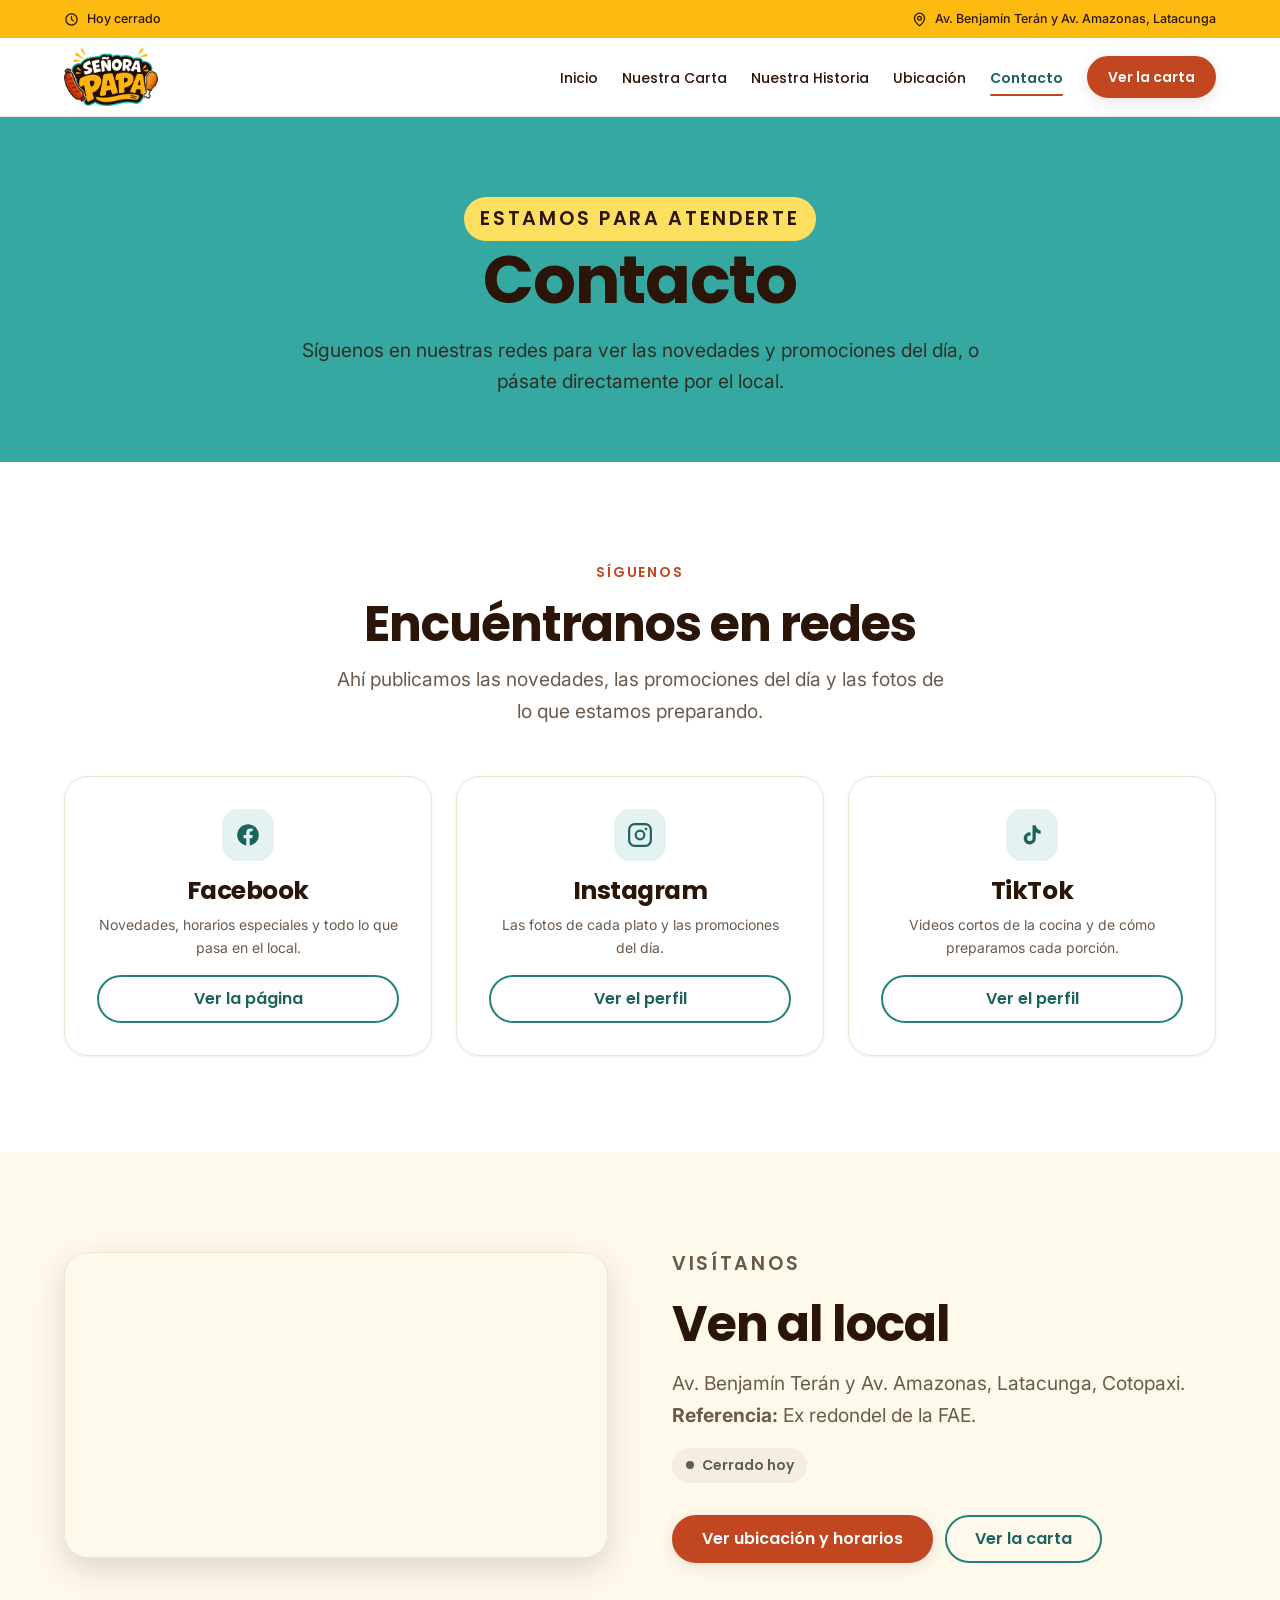
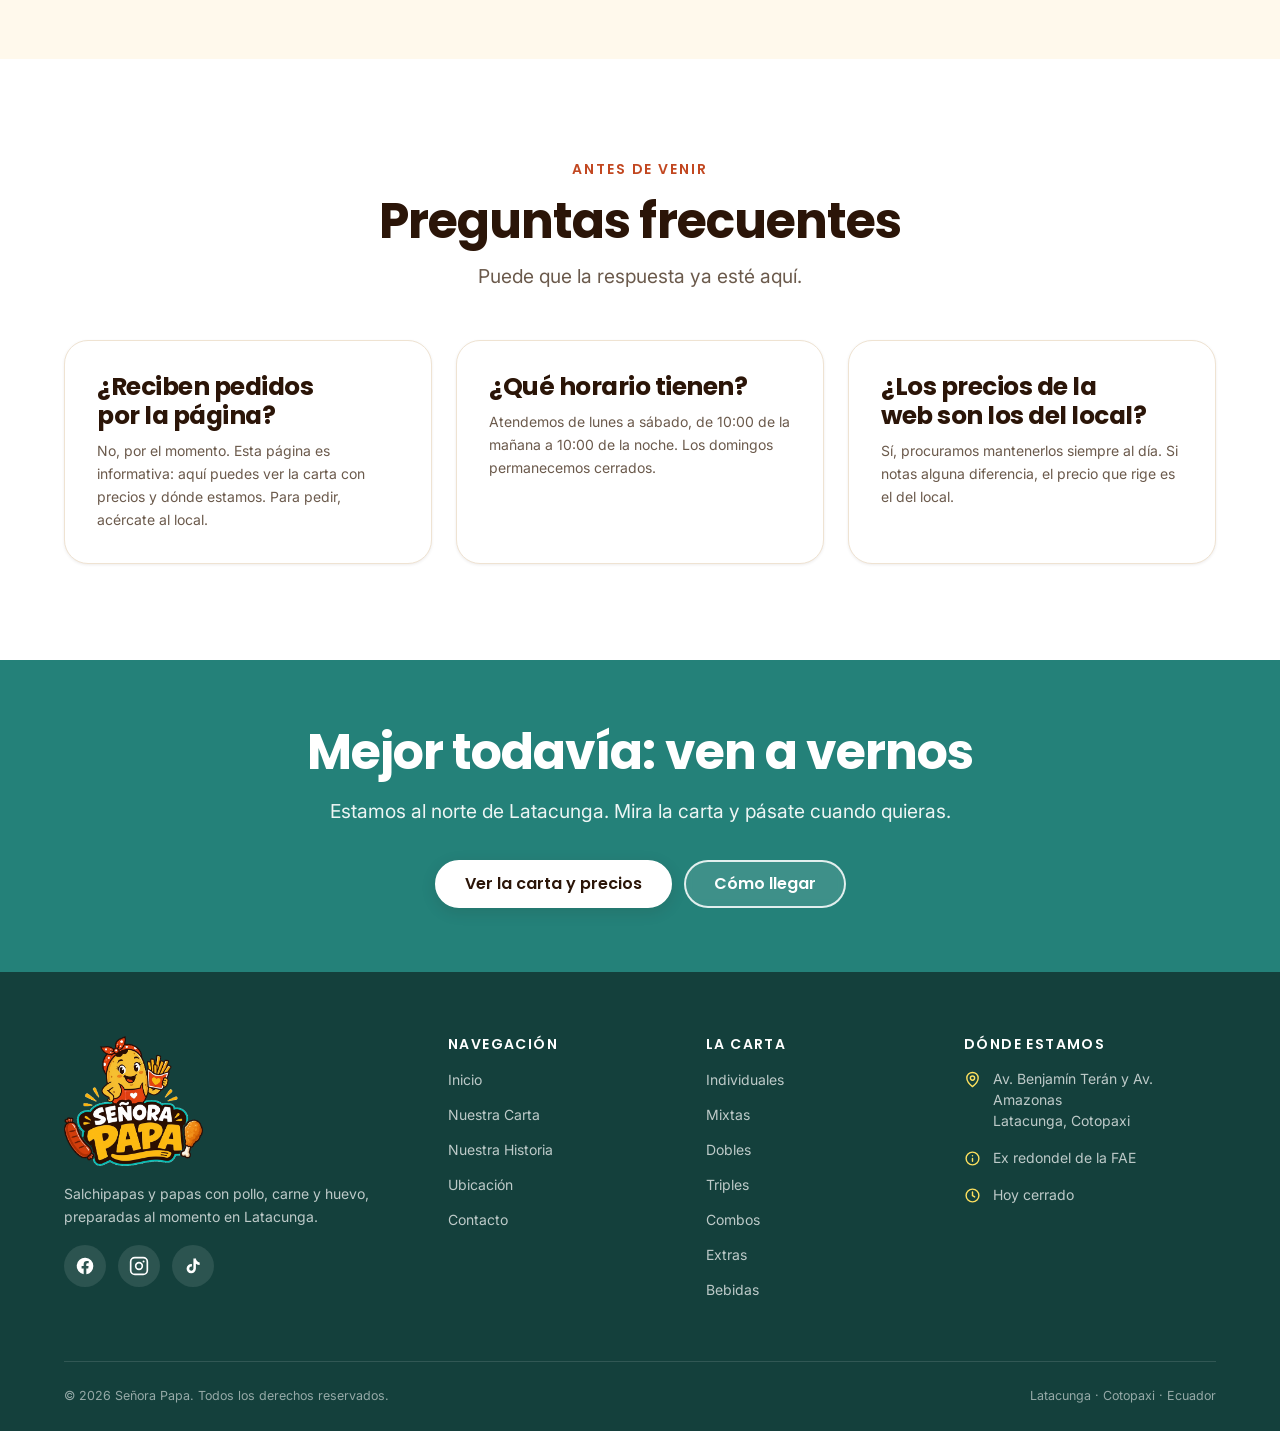
==== contacto.html @ be96c761 "Sitio web de Señora Papa: versión inicial Sitio estático (HTML, CSS y JS puros) del restaurante Seño" ====
<!DOCTYPE html>
<html lang="es-EC">

<head>
  <meta charset="UTF-8">
  <meta name="viewport" content="width=device-width, initial-scale=1.0">

  <!--
  ============================================================================
  CONTACTO
  ----------------------------------------------------------------------------
  Esta página tiene solo dos cosas, a propósito:

    1. Las redes sociales (Facebook, Instagram y TikTok)
    2. El enlace a la página de Ubicación

  NO lleva formulario, ni teléfono, ni correo, ni WhatsApp.

  Las tres redes ya están puestas:
      https://www.facebook.com/people/Se%C3%B1ora-Papa/61593310995960/
      https://www.instagram.com/senora.papa.latacunga
      https://tiktok.com/@senora.papa

  IMPORTANTE: si alguna red todavía no existe, borra esa tarjeta completa
  (desde <article class="tarjeta-info"> hasta su </article>) en vez de dejar
  el enlace vacío. Un botón que lleva a una página de error se ve peor que
  no tener el botón.
  ============================================================================
-->

  <title>Contacto | Señora Papa Latacunga</title>
  <meta name="description"
    content="Síguenos en Facebook, Instagram y TikTok para ver las novedades del día. Estamos en la Av. Benjamín Terán y Av. Amazonas, Latacunga.">

  <link rel="canonical" href="https://www.ejemplo.com.ec/contacto.html">

  <meta property="og:type" content="website">
  <meta property="og:locale" content="es_EC">
  <meta property="og:site_name" content="Señora Papa">
  <meta property="og:title" content="Contacto | Señora Papa Latacunga">
  <meta property="og:description" content="Síguenos en nuestras redes y visítanos en Latacunga.">
  <meta property="og:image" content="https://www.ejemplo.com.ec/assets/imagenes/logo/logo-completo.png">
  <meta property="og:url" content="https://www.ejemplo.com.ec/contacto.html">
  <meta name="twitter:card" content="summary_large_image">

  <meta name="theme-color" content="#35A9A1">

  <link rel="icon" href="assets/iconos/favicon-32.png" sizes="32x32" type="image/png">
  <link rel="icon" href="assets/iconos/favicon-192.png" sizes="192x192" type="image/png">
  <link rel="apple-touch-icon" href="assets/iconos/apple-touch-icon.png">
  <link rel="manifest" href="site.webmanifest">

  <link rel="preconnect" href="https://fonts.googleapis.com">
  <link rel="preconnect" href="https://fonts.gstatic.com" crossorigin>
  <link rel="stylesheet"
    href="https://fonts.googleapis.com/css2?family=Inter:wght@400;500&family=Poppins:wght@600;700&display=swap">
  <link rel="stylesheet" href="css/estilos.css">
</head>

<body>

  <a class="saltar-al-contenido" href="#contenido">Saltar al contenido</a>

  <!-- ===================== INICIO BARRA SUPERIOR ===================== -->
  <div class="barra-superior">
    <div class="contenedor barra-superior__interior">
      <span class="barra-superior__item">
        <svg viewBox="0 0 24 24" fill="none" stroke="currentColor" stroke-width="2" stroke-linecap="round"
          aria-hidden="true">
          <circle cx="12" cy="12" r="9" />
          <path d="M12 7v5l3 2" />
        </svg>
        <span data-horario-hoy>Lunes a sábado de 10:00 a 22:00</span>
      </span>
      <span class="barra-superior__item barra-superior__item--secundario">
        <svg viewBox="0 0 24 24" fill="none" stroke="currentColor" stroke-width="2" stroke-linecap="round"
          stroke-linejoin="round" aria-hidden="true">
          <path d="M20 10c0 6-8 12-8 12s-8-6-8-12a8 8 0 0 1 16 0z" />
          <circle cx="12" cy="10" r="3" />
        </svg>
        Av. Benjamín Terán y Av. Amazonas, Latacunga
      </span>
    </div>
  </div>
  <!-- ====================== FIN BARRA SUPERIOR ======================= -->

  <!-- ======================= INICIO ENCABEZADO ======================= -->
  <header class="encabezado">
    <div class="contenedor encabezado__interior">

      <a class="logo" href="index.html">
        <img src="assets/imagenes/logo/logo-nombre.png" alt="Señora Papa" width="259" height="160">
        <span class="logo__texto" hidden>Señora<span> Papa</span></span>
      </a>

      <button class="menu-boton" type="button" aria-expanded="false" aria-controls="nav-principal"
        aria-label="Abrir menú de navegación">
        <span class="menu-boton__barras"></span>
      </button>

      <nav class="nav" id="nav-principal" aria-label="Navegación principal">
        <ul class="nav__lista">
          <li><a class="nav__enlace" href="index.html">Inicio</a></li>
          <li><a class="nav__enlace" href="menu.html">Nuestra Carta</a></li>
          <li><a class="nav__enlace" href="historia.html">Nuestra Historia</a></li>
          <li><a class="nav__enlace" href="ubicacion.html">Ubicación</a></li>
          <li><a class="nav__enlace" href="contacto.html" aria-current="page">Contacto</a></li>
        </ul>
        <a class="boton boton--principal boton--sm" href="menu.html">Ver la carta</a>
      </nav>

    </div>
  </header>
  <!-- ======================== FIN ENCABEZADO ========================= -->

  <main id="contenido">

    <!-- ===================== ENCABEZADO DE PÁGINA =================== -->
    <section class="hero-pagina">
      <div class="contenedor hero-pagina__contenido">
        <p class="eyebrow">Estamos para atenderte</p>
        <h1>Contacto</h1>
        <p>Síguenos en nuestras redes para ver las novedades y promociones del día, o pásate directamente por el local.
        </p>
      </div>
    </section>

    <!-- ========================= REDES SOCIALES ===================== -->
    <section class="seccion">
      <div class="contenedor">

        <div class="seccion__encabezado">
          <p class="eyebrow">Síguenos</p>
          <h2>Encuéntranos en redes</h2>
          <p class="subtitulo">Ahí publicamos las novedades, las promociones del día y las fotos de lo que estamos
            preparando.</p>
        </div>

        <div class="rejilla rejilla--3">

          <article class="tarjeta-info" style="text-align: center;">
            <span class="tarjeta-info__icono" style="margin-inline: auto;">
              <svg viewBox="0 0 24 24" fill="currentColor" aria-hidden="true">
                <path
                  d="M22 12a10 10 0 1 0-11.6 9.9v-7H7.9V12h2.5V9.8c0-2.5 1.5-3.9 3.8-3.9 1.1 0 2.2.2 2.2.2v2.5h-1.3c-1.2 0-1.6.8-1.6 1.6V12h2.8l-.4 2.9h-2.3v7A10 10 0 0 0 22 12z" />
              </svg>
            </span>
            <h3>Facebook</h3>
            <p>Novedades, horarios especiales y todo lo que pasa en el local.</p>
            <a class="boton boton--secundario boton--bloque" href="https://www.facebook.com/people/Se%C3%B1ora-Papa/61593310995960/" target="_blank" rel="noopener">Ver la
              página</a>
          </article>

          <article class="tarjeta-info" style="text-align: center;">
            <span class="tarjeta-info__icono" style="margin-inline: auto;">
              <svg viewBox="0 0 24 24" fill="none" stroke="currentColor" stroke-width="2" aria-hidden="true">
                <rect x="2" y="2" width="20" height="20" rx="5" />
                <circle cx="12" cy="12" r="4" />
                <circle cx="17.5" cy="6.5" r="1.2" fill="currentColor" stroke="none" />
              </svg>
            </span>
            <h3>Instagram</h3>
            <p>Las fotos de cada plato y las promociones del día.</p>
            <a class="boton boton--secundario boton--bloque" href="https://www.instagram.com/senora.papa.latacunga"
              target="_blank" rel="noopener">Ver el perfil</a>
          </article>

          <article class="tarjeta-info" style="text-align: center;">
            <span class="tarjeta-info__icono" style="margin-inline: auto;">
              <svg viewBox="0 0 24 24" fill="currentColor" aria-hidden="true">
                <path
                  d="M16.6 5.8a4.9 4.9 0 0 1-1.1-2.8h-3v12.1a2.5 2.5 0 1 1-1.8-2.4V9.6a5.6 5.6 0 1 0 4.8 5.5V9.4a7.9 7.9 0 0 0 4.5 1.4V7.8a4.8 4.8 0 0 1-3.4-2z" />
              </svg>
            </span>
            <h3>TikTok</h3>
            <p>Videos cortos de la cocina y de cómo preparamos cada porción.</p>
            <a class="boton boton--secundario boton--bloque" href="https://tiktok.com/@senora.papa" target="_blank"
              rel="noopener">Ver el perfil</a>
          </article>

        </div>
      </div>
    </section>

    <!-- ========================== VISÍTANOS ========================= -->
    <section class="seccion seccion--crema">
      <div class="contenedor">
        <div class="partido">

          <div class="partido__media">
            <div class="mapa">
              <iframe src="https://www.google.com/maps?q=-0.925556,-78.620611&z=17&hl=es&output=embed"
                title="Mapa con la ubicación de Señora Papa en Latacunga" loading="lazy"
                referrerpolicy="no-referrer-when-downgrade" allowfullscreen></iframe>
            </div>
          </div>

          <div class="partido__texto">
            <p class="eyebrow">Visítanos</p>
            <h2>Ven al local</h2>
            <p>
              Av. Benjamín Terán y Av. Amazonas, Latacunga, Cotopaxi.<br>
              <strong>Referencia:</strong> Ex redondel de la FAE.
            </p>
            <p><span data-estado>Consultando horario…</span></p>
            <div class="acciones">
              <a class="boton boton--principal" href="ubicacion.html">Ver ubicación y horarios</a>
              <a class="boton boton--secundario" href="menu.html">Ver la carta</a>
            </div>
          </div>

        </div>
      </div>
    </section>

    <!-- ====================== PREGUNTAS FRECUENTES ================== -->
    <section class="seccion">
      <div class="contenedor">

        <div class="seccion__encabezado">
          <p class="eyebrow">Antes de venir</p>
          <h2>Preguntas frecuentes</h2>
          <p class="subtitulo">Puede que la respuesta ya esté aquí.</p>
        </div>

        <div class="rejilla rejilla--3">

          <div class="tarjeta-info">
            <h3>¿Reciben pedidos por la página?</h3>
            <p style="margin-bottom:0;">No, por el momento. Esta página es informativa: aquí puedes ver la carta con
              precios y dónde estamos. Para pedir, acércate al local.</p>
          </div>

          <div class="tarjeta-info">
            <h3>¿Qué horario tienen?</h3>
            <p style="margin-bottom:0;">Atendemos de lunes a sábado, de 10:00 de la mañana a 10:00 de la noche. Los
              domingos permanecemos cerrados.</p>
          </div>

          <div class="tarjeta-info">
            <h3>¿Los precios de la web son los del local?</h3>
            <p style="margin-bottom:0;">Sí, procuramos mantenerlos siempre al día. Si notas alguna diferencia, el precio
              que rige es el del local.</p>
          </div>

        </div>
      </div>
    </section>

    <!-- ====================== LLAMADA FINAL ========================= -->
    <section class="franja-cta">
      <div class="contenedor">
        <h2>Mejor todavía: ven a vernos</h2>
        <p>Estamos al norte de Latacunga. Mira la carta y pásate cuando quieras.</p>
        <div class="acciones acciones--centrado">
          <a class="boton boton--claro" href="menu.html">Ver la carta y precios</a>
          <a class="boton boton--fantasma" href="ubicacion.html">Cómo llegar</a>
        </div>
      </div>
    </section>

  </main>

  <!-- ========================= INICIO PIE =========================== -->
  <footer class="pie">
    <div class="contenedor">
      <div class="pie__rejilla">

        <div class="pie__logo">
          <img src="assets/imagenes/logo/logo-completo.png" alt="Señora Papa" width="469" height="440">
          <p class="pie__descripcion">Salchipapas y papas con pollo, carne y huevo, preparadas al momento en Latacunga.
          </p>
          <div class="redes">
            <a href="https://www.facebook.com/people/Se%C3%B1ora-Papa/61593310995960/" aria-label="Facebook" target="_blank" rel="noopener">
              <svg viewBox="0 0 24 24" fill="currentColor" aria-hidden="true">
                <path
                  d="M22 12a10 10 0 1 0-11.6 9.9v-7H7.9V12h2.5V9.8c0-2.5 1.5-3.9 3.8-3.9 1.1 0 2.2.2 2.2.2v2.5h-1.3c-1.2 0-1.6.8-1.6 1.6V12h2.8l-.4 2.9h-2.3v7A10 10 0 0 0 22 12z" />
              </svg>
            </a>
            <a href="https://www.instagram.com/senora.papa.latacunga" aria-label="Instagram" target="_blank"
              rel="noopener">
              <svg viewBox="0 0 24 24" fill="none" stroke="currentColor" stroke-width="2" aria-hidden="true">
                <rect x="2" y="2" width="20" height="20" rx="5" />
                <circle cx="12" cy="12" r="4" />
                <circle cx="17.5" cy="6.5" r="1.2" fill="currentColor" stroke="none" />
              </svg>
            </a>
            <a href="https://tiktok.com/@senora.papa" aria-label="TikTok" target="_blank" rel="noopener">
              <svg viewBox="0 0 24 24" fill="currentColor" aria-hidden="true">
                <path
                  d="M16.6 5.8a4.9 4.9 0 0 1-1.1-2.8h-3v12.1a2.5 2.5 0 1 1-1.8-2.4V9.6a5.6 5.6 0 1 0 4.8 5.5V9.4a7.9 7.9 0 0 0 4.5 1.4V7.8a4.8 4.8 0 0 1-3.4-2z" />
              </svg>
            </a>
          </div>
        </div>

        <div>
          <h3 class="pie__titulo">Navegación</h3>
          <ul class="pie__lista">
            <li><a href="index.html">Inicio</a></li>
            <li><a href="menu.html">Nuestra Carta</a></li>
            <li><a href="historia.html">Nuestra Historia</a></li>
            <li><a href="ubicacion.html">Ubicación</a></li>
            <li><a href="contacto.html">Contacto</a></li>
          </ul>
        </div>

        <div>
          <h3 class="pie__titulo">La Carta</h3>
          <ul class="pie__lista">
            <li><a href="menu.html#individuales">Individuales</a></li>
            <li><a href="menu.html#mixtas">Mixtas</a></li>
            <li><a href="menu.html#dobles">Dobles</a></li>
            <li><a href="menu.html#triples">Triples</a></li>
            <li><a href="menu.html#combos">Combos</a></li>
            <li><a href="menu.html#extras">Extras</a></li>
            <li><a href="menu.html#bebidas">Bebidas</a></li>
          </ul>
        </div>

        <div>
          <h3 class="pie__titulo">Dónde estamos</h3>
          <ul class="pie__lista pie__contacto">
            <li>
              <svg viewBox="0 0 24 24" fill="none" stroke="currentColor" stroke-width="2" stroke-linecap="round"
                stroke-linejoin="round" aria-hidden="true">
                <path d="M20 10c0 6-8 12-8 12s-8-6-8-12a8 8 0 0 1 16 0z" />
                <circle cx="12" cy="10" r="3" />
              </svg>
              <span>Av. Benjamín Terán y Av. Amazonas<br>Latacunga, Cotopaxi</span>
            </li>
            <li>
              <svg viewBox="0 0 24 24" fill="none" stroke="currentColor" stroke-width="2" stroke-linecap="round"
                stroke-linejoin="round" aria-hidden="true">
                <circle cx="12" cy="12" r="9" />
                <path d="M12 16v-4M12 8h.01" />
              </svg>
              <span>Ex redondel de la FAE</span>
            </li>
            <li>
              <svg viewBox="0 0 24 24" fill="none" stroke="currentColor" stroke-width="2" stroke-linecap="round"
                aria-hidden="true">
                <circle cx="12" cy="12" r="9" />
                <path d="M12 7v5l3 2" />
              </svg>
              <span data-horario-hoy>Lunes a sábado de 10:00 a 22:00</span>
            </li>
          </ul>
        </div>

      </div>

      <div class="pie__final">
        <p>&copy; <span data-anio>2026</span> Señora Papa. Todos los derechos reservados.</p>
        <p>Latacunga · Cotopaxi · Ecuador</p>
      </div>
    </div>
  </footer>
  <!-- ========================== FIN PIE ============================= -->

  <script src="js/principal.js" defer></script>
</body>

</html>
---- css/estilos.css ----
/* ==========================================================================
   ESTILOS DEL SITIO
   --------------------------------------------------------------------------
   ÍNDICE
     1. Variables (colores, tipografía, espacios)   <- AQUÍ SE CAMBIAN COLORES
     2. Reset y base
     3. Tipografía
     4. Layout (contenedor, secciones)
     5. Botones
     6. Tarjetas
     7. Encabezado y navegación
     8. Hero (portada rotativa)
     9. Página: Inicio
    10. Página: Nuestra Carta
    11. Página: Nuestra Historia
    12. Página: Ubicación
    13. Página: Contacto
    14. Pie de página
    15. Accesibilidad y movimiento reducido
    16. Impresión
   ========================================================================== */


/* ==========================================================================
   1. VARIABLES
   --------------------------------------------------------------------------
   PARA CAMBIAR LOS COLORES DEL SITIO ENTERO, EDITA SOLO ESTE BLOQUE.
   Los colores están tomados del menú impreso y del logo. Si algún día se
   rediseña el menú, hay que volver a tomarlos desde el archivo nuevo.
   ========================================================================== */

:root {

  /* --- Colores de marca --------------------------------------------------
     LOS COLORES SALEN DEL MENÚ IMPRESO Y DEL LOGO.
     El menú usa un sistema muy claro, y la página lo repite igual:

        TURQUESA  = el fondo, la base sobre la que se apoya todo
        NARANJA   = los títulos de categoría y las burbujas de precio
        AMARILLO  = los paneles y los detalles que resaltan
        CAFÉ      = el texto

     Por eso el turquesa manda en el sitio (pie de página, franjas, íconos)
     y el naranja es el que llama la atención (precios y botones).      */

  /* ===== PRIMARIO: el turquesa =========================================
     Es el color principal de la marca. Es el de las franjas de título de
     todas las páginas y el fondo de la sección de categorías.          */
  --color-marca:          #35A9A1;  /* EL COLOR PRINCIPAL.
                                       Franjas de título y fondos.        */
  --color-marca-oscuro:   #248179;  /* Más oscuro, para que el texto
                                       blanco encima sí se lea.           */
  --color-marca-texto:    #1C635D;  /* Turquesa como TEXTO sobre blanco.  */
  --color-marca-suave:    #E4F3F1;  /* Tinte clarito: fondos de íconos y
                                       de secciones alternas.             */
  --color-marca-profundo: #14403C;  /* Turquesa casi negro: pie de página
                                       y velos encima de las fotos.       */

  /* ===== SECUNDARIO: el naranja ========================================
     Da variedad. Se usa en rellenos (etiquetas, burbujas) SIEMPRE con
     texto oscuro encima, y en una versión más oscura para los precios
     y los botones, donde el texto va en blanco.                       */
  --color-naranja:        #E5901E;  /* El naranja de la paleta. Rellenos
                                       decorativos, con texto oscuro.     */
  --color-naranja-texto:  #C24720;  /* Precios, botones y títulos. Es el
                                       naranja rojizo de las burbujas de
                                       precio del menú impreso, y sí
                                       aguanta texto blanco a 16px.       */
  --color-naranja-oscuro: #A93B15;  /* Hover de los botones naranjas.     */
  --color-naranja-suave:  #FBEBE3;

  /* ===== TERCIARIO: el amarillo ========================================
     El de los paneles del menú y de la palabra "PAPA".
     OJO: el amarillo SIEMPRE lleva texto oscuro encima. Con texto
     blanco no se lee.                                                 */
  --color-acento:         #FDE05F;
  --color-acento-oscuro:  #E9C42A;
  --color-acento-suave:   #FEF7D8;

  /* El amarillo dorado de la palabra "PAPA" del logo. Es más intenso que el
     amarillo de los paneles del menú. Se usa en la barra de arriba del
     sitio. Como todo amarillo, siempre con texto oscuro encima. */
  --color-amarillo-logo:  #FDBA11;

  /* --- Neutros -----------------------------------------------------------
     No son grises: son cafés, del mismo tono del texto del menú y del
     contorno del logo. Eso es lo que mantiene el sitio cálido aunque el
     color principal sea frío.                                          */

  --color-carbon:        #2B1508;  /* Texto principal                     */
  --color-gris:          #6B5A4C;  /* Texto secundario, descripciones     */
  --color-gris-claro:    #A0907F;  /* Texto muy secundario                */
  --color-crema:         #FFF9EC;  /* Fondo de secciones alternas         */
  --color-borde:         #EFE3D2;  /* Líneas y bordes                     */
  --color-blanco:        #FFFFFF;
  --color-oscuro:        #14403C;  /* Pie de página y velos sobre fotos.  */

  /* --- Tipografía -------------------------------------------------------- */
  --fuente-titulo: 'Poppins', 'Segoe UI', system-ui, sans-serif;
  --fuente-texto:  'Inter', 'Segoe UI', system-ui, sans-serif;

  /* Escala fluida: los tamaños se ajustan solos entre celular y escritorio */
  --texto-xs:   0.78rem;
  --texto-sm:   0.875rem;
  --texto-base: 1rem;
  --texto-lg:   clamp(1.05rem, 0.99rem + 0.30vw, 1.20rem);
  --texto-xl:   clamp(1.25rem, 1.14rem + 0.55vw, 1.55rem);
  --texto-2xl:  clamp(1.55rem, 1.34rem + 1.05vw, 2.15rem);
  --texto-3xl:  clamp(1.95rem, 1.55rem + 2.00vw, 3.05rem);
  --texto-4xl:  clamp(2.35rem, 1.60rem + 3.75vw, 4.20rem);

  /* --- Espacios ---------------------------------------------------------- */
  --espacio-1: 0.25rem;
  --espacio-2: 0.5rem;
  --espacio-3: 0.75rem;
  --espacio-4: 1rem;
  --espacio-5: 1.5rem;
  --espacio-6: 2rem;
  --espacio-7: 3rem;
  --espacio-8: 4rem;
  --espacio-9: 6rem;

  /* --- Bordes redondeados ------------------------------------------------
     Bien redondeados a propósito: el logo es de trazo grueso y curvo, así
     que las esquinas suaves lo acompañan mejor que las rectas.        */
  --radio-sm:   10px;
  --radio-md:   16px;
  --radio-lg:   24px;
  --radio-xl:   32px;
  --radio-full: 999px;

  /* --- Sombras -----------------------------------------------------------
     Llevan el mismo café del logo en vez de negro puro: se ven cálidas. */
  --sombra-sm: 0 1px 3px rgba(43, 15, 1, 0.08);
  --sombra-md: 0 4px 16px rgba(43, 15, 1, 0.11);
  --sombra-lg: 0 12px 32px rgba(43, 15, 1, 0.15);
  --sombra-xl: 0 24px 60px rgba(43, 15, 1, 0.20);

  /* --- Otros ------------------------------------------------------------- */
  --ancho-max:   1200px;
  --transicion:  200ms ease;
  --alto-header: 78px;
}


/* ==========================================================================
   2. RESET Y BASE
   ========================================================================== */

*,
*::before,
*::after { box-sizing: border-box; }

* { margin: 0; }

html {
  scroll-behavior: smooth;
  /* Deja espacio arriba al saltar a una sección, para que el encabezado
     fijo no tape el título */
  scroll-padding-top: calc(var(--alto-header) + var(--espacio-4));
  -webkit-text-size-adjust: 100%;
}

body {
  font-family: var(--fuente-texto);
  font-size: var(--texto-base);
  line-height: 1.65;
  color: var(--color-carbon);
  background-color: var(--color-blanco);
  -webkit-font-smoothing: antialiased;
  overflow-x: hidden;
}

img,
picture,
video,
iframe {
  display: block;
  max-width: 100%;
  height: auto;
}

input,
button,
textarea,
select { font: inherit; color: inherit; }

a { color: var(--color-marca-texto); }

ul, ol { padding: 0; list-style: none; }


/* ==========================================================================
   3. TIPOGRAFÍA
   ========================================================================== */

h1, h2, h3, h4 {
  font-family: var(--fuente-titulo);
  font-weight: 700;
  line-height: 1.15;
  letter-spacing: -0.02em;
  text-wrap: balance;      /* evita que quede una palabra sola en la última línea */
}

h1 { font-size: var(--texto-4xl); }
h2 { font-size: var(--texto-3xl); }
h3 { font-size: var(--texto-xl); }
h4 { font-size: var(--texto-lg); }

p { text-wrap: pretty; }

/* Etiqueta pequeña que va ARRIBA de los títulos de sección */
.eyebrow {
  display: inline-block;
  font-family: var(--fuente-titulo);
  font-size: var(--texto-sm);
  font-weight: 600;
  letter-spacing: 0.14em;
  text-transform: uppercase;
  color: var(--color-naranja-texto);
  margin-bottom: var(--espacio-3);
}

.subtitulo {
  font-size: var(--texto-lg);
  color: var(--color-gris);
  max-width: 60ch;
}


/* ==========================================================================
   4. LAYOUT
   ========================================================================== */

.contenedor {
  width: 100%;
  max-width: var(--ancho-max);
  margin-inline: auto;
  padding-inline: var(--espacio-5);
}

.seccion { padding-block: var(--espacio-8); }

@media (min-width: 900px) {
  .seccion { padding-block: var(--espacio-9); }
}

.seccion--crema { background-color: var(--color-crema); }

/* Fondo turquesa, igual que el del menú impreso: las tarjetas van encima.
   OJO: el texto encima va OSCURO, no blanco. El blanco sobre este turquesa
   no alcanza el contraste mínimo para leerse bien. */
.seccion--marca { background-color: var(--color-marca); }
.seccion--marca .subtitulo { color: rgba(43, 21, 8, 0.80); }
.seccion--marca .eyebrow   { color: var(--color-carbon); }

.seccion--oscura {
  background-color: var(--color-oscuro);
  color: var(--color-blanco);
}
.seccion--oscura .subtitulo { color: rgba(255, 255, 255, 0.72); }
.seccion--oscura .eyebrow   { color: var(--color-acento); }

.seccion__encabezado {
  text-align: center;
  max-width: 62ch;
  margin-inline: auto;
  margin-bottom: var(--espacio-7);
}
.seccion__encabezado .subtitulo { margin-inline: auto; margin-top: var(--espacio-3); }

/* Rejillas reutilizables */
.rejilla { display: grid; gap: var(--espacio-5); }

.rejilla--2 { grid-template-columns: repeat(auto-fit, minmax(280px, 1fr)); }
/* 280px hace que en escritorio entren exactamente 3 columnas: 6 tarjetas
   quedan en una cuadrícula pareja de 3x2 en vez de 4 arriba y 2 sueltas */
.rejilla--3 { grid-template-columns: repeat(auto-fill, minmax(280px, 1fr)); }
.rejilla--4 { grid-template-columns: repeat(auto-fill, minmax(220px, 1fr)); }


/* ==========================================================================
   5. BOTONES
   ========================================================================== */

.boton {
  display: inline-flex;
  align-items: center;
  justify-content: center;
  gap: var(--espacio-2);
  padding: 0.85rem 1.75rem;
  min-height: 48px;                      /* cómodo de tocar en el celular */
  font-family: var(--fuente-titulo);
  font-size: var(--texto-base);
  font-weight: 600;
  line-height: 1;
  text-align: center;
  text-decoration: none;
  border: 2px solid transparent;
  border-radius: var(--radio-full);
  cursor: pointer;
  transition: background-color var(--transicion),
              border-color var(--transicion),
              color var(--transicion),
              transform var(--transicion),
              box-shadow var(--transicion);
}

.boton:hover { transform: translateY(-2px); }
.boton:active { transform: translateY(0); }

/* Principal: naranja, igual que las burbujas de precio del menú impreso.
   Es el color que llama a la acción, no el de fondo. */
.boton--principal {
  background-color: var(--color-naranja-texto);
  border-color: var(--color-naranja-texto);
  color: var(--color-blanco);
  box-shadow: var(--sombra-md);
}
.boton--principal:hover {
  background-color: var(--color-naranja-oscuro);
  border-color: var(--color-naranja-oscuro);
  box-shadow: var(--sombra-lg);
}

/* Secundario: solo contorno, en turquesa */
.boton--secundario {
  background-color: transparent;
  border-color: var(--color-marca-oscuro);
  color: var(--color-marca-texto);
}
.boton--secundario:hover {
  background-color: var(--color-marca-oscuro);
  border-color: var(--color-marca-oscuro);
  color: var(--color-blanco);
}

/* Claro: para usar encima de fotos o de fondos oscuros */
.boton--claro {
  background-color: var(--color-blanco);
  border-color: var(--color-blanco);
  color: var(--color-carbon);
  box-shadow: var(--sombra-md);
}
.boton--claro:hover { background-color: var(--color-crema); border-color: var(--color-crema); }

/* Contorno blanco: encima de fotos */
.boton--fantasma {
  background-color: rgba(255, 255, 255, 0.12);
  border-color: rgba(255, 255, 255, 0.85);
  color: var(--color-blanco);
  backdrop-filter: blur(4px);
}
.boton--fantasma:hover {
  background-color: var(--color-blanco);
  border-color: var(--color-blanco);
  color: var(--color-carbon);
}


.boton--bloque { width: 100%; }
.boton--sm { padding: 0.6rem 1.2rem; min-height: 42px; font-size: var(--texto-sm); }

.boton__icono { width: 20px; height: 20px; flex-shrink: 0; }

/* Fila de botones */
.acciones {
  display: flex;
  flex-wrap: wrap;
  gap: var(--espacio-3);
}
.acciones--centrado { justify-content: center; }


/* ==========================================================================
   6. TARJETAS
   ========================================================================== */

/* --- Marco de imagen ------------------------------------------------------
   Todas las fotos van dentro de este marco. Tiene un fondo degradado cálido
   que se ve mientras la foto carga, y que queda visible si la foto todavía
   no ha sido agregada. Así la página nunca se ve rota.                    */

.marco-img {
  position: relative;
  overflow: hidden;
  /* Degradado en los tonos del logo, para que el hueco de una foto que
     falta siga viéndose de la marca y no como un error */
  background: linear-gradient(135deg, #D6EAE7 0%, #B2D8D2 100%);
}

.marco-img > img {
  width: 100%;
  height: 100%;
  object-fit: cover;
  transition: transform 400ms ease;
}

/* Texto de respaldo que aparece si falta la foto.
   La clase .sin-imagen la pone principal.js cuando una foto no carga. */
.marco-img::after {
  content: attr(data-etiqueta);
  position: absolute;
  inset: 0;
  display: none;
  align-items: center;
  justify-content: center;
  padding: var(--espacio-4);
  font-family: var(--fuente-titulo);
  font-size: var(--texto-sm);
  font-weight: 600;
  text-align: center;
  color: #43837C;
}
.marco-img.sin-imagen > img { visibility: hidden; }
.marco-img.sin-imagen::after { display: flex; }

/* Si no se puso etiqueta, no se dibuja el recuadro vacío */
.marco-img[data-etiqueta=""]::after,
.marco-img:not([data-etiqueta])::after { display: none !important; }

/* En las portadas el aviso no se centra: iría justo encima del titular.
   Se manda a la esquina, chiquito, para que se lea el título sin estorbo. */
.hero__slide .marco-img::after,
.hero-pagina .marco-img::after {
  inset: auto 0 0 auto;
  padding: var(--espacio-2) var(--espacio-4);
  font-size: var(--texto-xs);
  font-weight: 500;
  color: rgba(255, 255, 255, 0.55);
  background-color: rgba(23, 12, 1, 0.35);
  border-radius: var(--radio-sm) 0 0 0;
}


/* --- Tarjeta de producto (usada en la carta y en los favoritos) ---------- */

.tarjeta-producto {
  display: flex;
  flex-direction: column;
  background-color: var(--color-blanco);
  border: 1px solid var(--color-borde);
  border-radius: var(--radio-lg);
  overflow: hidden;
  box-shadow: var(--sombra-sm);
  transition: transform var(--transicion), box-shadow var(--transicion);
}

.tarjeta-producto:hover {
  transform: translateY(-4px);
  box-shadow: var(--sombra-lg);
}
.tarjeta-producto:hover .marco-img > img { transform: scale(1.05); }

/* Las fotos de los platos son "packshots": el envase recortado sobre fondo
   blanco. Por eso van CONTENIDAS y no recortadas — con recorte se cortarían
   los bordes del envase. El fondo blanco de la propia imagen rellena el
   marco, así que los costados no se notan.
   Si la foto todavía no existe, la imagen se oculta y queda a la vista el
   fondo turquesa con el nombre del archivo que falta. */
.tarjeta-producto .marco-img { aspect-ratio: 1 / 1; }

.tarjeta-producto .marco-img > img {
  object-fit: contain;
  background-color: var(--color-blanco);
}

.tarjeta-producto__cuerpo {
  display: flex;
  flex-direction: column;
  flex-grow: 1;
  padding: var(--espacio-4) var(--espacio-5) var(--espacio-5);
}

.tarjeta-producto__nombre {
  font-size: var(--texto-lg);
  margin-bottom: var(--espacio-2);
}

.tarjeta-producto__descripcion {
  font-size: var(--texto-sm);
  color: var(--color-gris);
  line-height: 1.55;
  flex-grow: 1;                      /* empuja el precio abajo del todo, para
                                        que todos los precios queden alineados
                                        aunque las descripciones midan distinto */
}

.tarjeta-producto__pie {
  display: flex;
  align-items: center;
  justify-content: space-between;
  gap: var(--espacio-3);
  margin-top: var(--espacio-4);
}

/* El precio: es de las razones principales por las que alguien entra al
   sitio, así que va grande y bien legible. */
.precio {
  display: inline-block;
  padding: 0.3em 0.85em;
  font-family: var(--fuente-titulo);
  font-size: var(--texto-lg);
  font-weight: 700;
  line-height: 1.3;
  color: var(--color-blanco);
  background-color: var(--color-naranja-texto);
  border-radius: var(--radio-full);
  letter-spacing: -0.01em;
  white-space: nowrap;
}

.precio--sm { font-size: var(--texto-base); }

/* Precio sin burbuja, para cuando va sobre un fondo de color */
.precio--plano {
  padding: 0;
  background: none;
  color: var(--color-naranja-texto);
  font-size: var(--texto-xl);
}

.precio__nota {
  display: block;
  font-family: var(--fuente-texto);
  font-size: var(--texto-xs);
  font-weight: 400;
  color: var(--color-gris-claro);
  letter-spacing: 0;
}

/* --- Etiquetas (Nuevo, Más pedido, Picante) ------------------------------ */

.etiqueta {
  display: inline-flex;
  align-items: center;
  gap: 0.3em;
  padding: 0.3rem 0.7rem;
  font-family: var(--fuente-titulo);
  font-size: var(--texto-xs);
  font-weight: 600;
  letter-spacing: 0.04em;
  text-transform: uppercase;
  border-radius: var(--radio-full);
  background-color: var(--color-marca-suave);
  color: var(--color-marca-texto);
  white-space: nowrap;
}

.etiqueta--acento { background-color: var(--color-acento-suave);   color: #7A4E00; }
.etiqueta--fresca { background-color: var(--color-marca-suave); color: var(--color-marca-texto); }

/* Etiqueta flotando sobre la foto */
.etiqueta--flotante {
  position: absolute;
  top: var(--espacio-3);
  left: var(--espacio-3);
  z-index: 1;
  background-color: var(--color-naranja-texto);
  color: var(--color-blanco);
  box-shadow: var(--sombra-md);
}

/* Sobre la foto, las variantes de color mantienen su propio fondo pero
   con el texto café oscuro del logo, que es la combinación de la marca */
.etiqueta--flotante.etiqueta--acento { background-color: var(--color-acento);   color: var(--color-oscuro); }
.etiqueta--flotante.etiqueta--fresca { background-color: var(--color-marca); color: var(--color-oscuro); }


/* --- Tarjeta de categoría (los accesos de la página de inicio) ----------- */

.tarjeta-categoria {
  position: relative;
  display: block;
  aspect-ratio: 1 / 1;
  border-radius: var(--radio-lg);
  overflow: hidden;
  text-decoration: none;
  color: var(--color-blanco);
  box-shadow: var(--sombra-md);
  transition: transform var(--transicion), box-shadow var(--transicion);
}

.tarjeta-categoria:hover {
  transform: translateY(-4px);
  box-shadow: var(--sombra-xl);
}
.tarjeta-categoria:hover img { transform: scale(1.08); }

.tarjeta-categoria .marco-img { position: absolute; inset: 0; }

/* Velo oscuro para que el texto blanco siempre se lea sobre la foto */
.tarjeta-categoria__velo {
  position: absolute;
  inset: 0;
  background: linear-gradient(to top,
              rgba(14, 46, 43, 0.90) 0%,
              rgba(14, 46, 43, 0.38) 45%,
              rgba(14, 46, 43, 0.06) 100%);
}

.tarjeta-categoria__contenido {
  position: absolute;
  inset-inline: 0;
  bottom: 0;
  padding: var(--espacio-5);
}

.tarjeta-categoria__nombre {
  font-family: var(--fuente-titulo);
  font-size: var(--texto-xl);
  font-weight: 700;
  line-height: 1.2;
}

.tarjeta-categoria__flecha {
  display: inline-flex;
  align-items: center;
  gap: var(--espacio-2);
  margin-top: var(--espacio-2);
  font-size: var(--texto-sm);
  font-weight: 500;
  color: var(--color-acento);
}


/* --- Tarjeta de información (contacto, ubicación) ------------------------ */

.tarjeta-info {
  padding: var(--espacio-6);
  background-color: var(--color-blanco);
  border: 1px solid var(--color-borde);
  border-radius: var(--radio-lg);
  box-shadow: var(--sombra-sm);
}

.tarjeta-info__icono {
  display: grid;
  place-items: center;
  width: 52px;
  height: 52px;
  margin-bottom: var(--espacio-4);
  border-radius: var(--radio-md);
  background-color: var(--color-marca-suave);
  color: var(--color-marca-texto);
}
.tarjeta-info__icono svg { width: 26px; height: 26px; }

.tarjeta-info h3 { margin-bottom: var(--espacio-2); }

.tarjeta-info p {
  color: var(--color-gris);
  font-size: var(--texto-sm);
  margin-bottom: var(--espacio-4);
}

.tarjeta-info__dato {
  display: block;
  font-family: var(--fuente-titulo);
  font-size: var(--texto-lg);
  font-weight: 600;
  color: var(--color-carbon);
  text-decoration: none;
  word-break: break-word;
}
.tarjeta-info__dato:hover { color: var(--color-marca-texto); }


/* ==========================================================================
   7. ENCABEZADO Y NAVEGACIÓN
   ========================================================================== */

/* Enlace para saltar directo al contenido (lectores de pantalla y teclado) */
.saltar-al-contenido {
  position: absolute;
  top: -100px;
  left: var(--espacio-4);
  z-index: 200;
  padding: var(--espacio-3) var(--espacio-5);
  background-color: var(--color-marca-oscuro);
  color: var(--color-blanco);
  font-weight: 600;
  border-radius: 0 0 var(--radio-md) var(--radio-md);
  transition: top var(--transicion);
}
.saltar-al-contenido:focus { top: 0; }

/* --- Barra superior ------------------------------------------------------ */
/* Va en el amarillo dorado de la palabra "PAPA" del logo.
   El texto encima va OSCURO: sobre este amarillo, el texto blanco es
   ilegible (1,9 de contraste) y el café oscuro llega a 10,1. */
.barra-superior {
  background-color: var(--color-amarillo-logo);
  color: var(--color-carbon);
  font-size: var(--texto-xs);
  font-weight: 500;
}

.barra-superior__interior {
  display: flex;
  align-items: center;
  justify-content: center;
  gap: var(--espacio-5);
  min-height: 38px;
  padding-block: var(--espacio-2);
  text-align: center;
}

.barra-superior__item {
  display: inline-flex;
  align-items: center;
  gap: var(--espacio-2);
  color: inherit;
  text-decoration: none;
}
.barra-superior__item:hover { color: var(--color-naranja-oscuro); }
.barra-superior__item svg { width: 15px; height: 15px; flex-shrink: 0; }

/* En celular se muestra solo el horario para no amontonar */
.barra-superior__item--secundario { display: none; }

@media (min-width: 640px) {
  .barra-superior__item--secundario { display: inline-flex; }
  .barra-superior__interior { justify-content: space-between; text-align: left; }
}

/* --- Encabezado principal ------------------------------------------------ */
.encabezado {
  position: sticky;
  top: 0;
  z-index: 100;
  background-color: var(--color-blanco);
  border-bottom: 1px solid var(--color-borde);
  transition: box-shadow var(--transicion);
}

/* principal.js agrega esta clase al bajar la página */
.encabezado.desplazado { box-shadow: var(--sombra-md); }

.encabezado__interior {
  display: flex;
  align-items: center;
  justify-content: space-between;
  gap: var(--espacio-4);
  min-height: var(--alto-header);
}

.logo {
  display: flex;
  align-items: center;
  gap: var(--espacio-3);
  text-decoration: none;
  color: var(--color-carbon);
  flex-shrink: 0;
}

.logo img {
  height: 52px;
  width: auto;
  object-fit: contain;
}

@media (min-width: 900px) {
  .logo img { height: 58px; }
}

/* Respaldo por si el archivo del logo todavía no existe: se muestra el
   nombre del negocio escrito. Se oculta solo cuando la imagen carga bien. */
.logo__texto {
  font-family: var(--fuente-titulo);
  font-size: var(--texto-lg);
  font-weight: 700;
  letter-spacing: -0.02em;
  line-height: 1.1;
}
.logo__texto span { color: var(--color-marca-texto); }

/* --- Navegación ---------------------------------------------------------- */
.nav { display: flex; align-items: center; gap: var(--espacio-5); }

.nav__lista {
  display: flex;
  align-items: center;
  gap: var(--espacio-5);
}

.nav__enlace {
  position: relative;
  font-family: var(--fuente-titulo);
  font-size: var(--texto-sm);
  font-weight: 500;
  color: var(--color-carbon);
  text-decoration: none;
  padding-block: var(--espacio-2);
  transition: color var(--transicion);
}

.nav__enlace::after {
  content: '';
  position: absolute;
  left: 0;
  bottom: 0;
  width: 0;
  height: 2px;
  background-color: var(--color-naranja-texto);
  border-radius: 2px;
  transition: width var(--transicion);
}

.nav__enlace:hover { color: var(--color-marca-texto); }
.nav__enlace:hover::after { width: 100%; }

/* Página actual */
.nav__enlace[aria-current="page"] {
  color: var(--color-marca-texto);
  font-weight: 600;
}
.nav__enlace[aria-current="page"]::after { width: 100%; }

/* --- Botón hamburguesa --------------------------------------------------- */
.menu-boton {
  display: grid;
  place-items: center;
  width: 46px;
  height: 46px;
  padding: 0;
  background: transparent;
  border: 1px solid var(--color-borde);
  border-radius: var(--radio-md);
  cursor: pointer;
}

.menu-boton__barras {
  position: relative;
  width: 22px;
  height: 2px;
  background-color: var(--color-carbon);
  border-radius: 2px;
  transition: background-color var(--transicion);
}
.menu-boton__barras::before,
.menu-boton__barras::after {
  content: '';
  position: absolute;
  left: 0;
  width: 22px;
  height: 2px;
  background-color: var(--color-carbon);
  border-radius: 2px;
  transition: transform var(--transicion), top var(--transicion);
}
.menu-boton__barras::before { top: -7px; }
.menu-boton__barras::after  { top: 7px; }

/* Se convierte en una X cuando el menú está abierto */
.menu-boton[aria-expanded="true"] .menu-boton__barras { background-color: transparent; }
.menu-boton[aria-expanded="true"] .menu-boton__barras::before { top: 0; transform: rotate(45deg); }
.menu-boton[aria-expanded="true"] .menu-boton__barras::after  { top: 0; transform: rotate(-45deg); }

/* --- Comportamiento en celular (menos de 900px) -------------------------- */
@media (max-width: 899px) {
  .nav {
    position: fixed;
    inset: 0;
    top: var(--alto-header);
    flex-direction: column;
    justify-content: flex-start;
    gap: 0;
    padding: var(--espacio-6) var(--espacio-5);
    background-color: var(--color-blanco);
    overflow-y: auto;

    /* Cerrado: se desvanece y sube un poco.
       OJO: no se usa translateX(100%) para esconderlo. Al ser un elemento
       "fixed", su marco de referencia es la ventana, así que empujarlo fuera
       por la derecha ensancha la página entera y aparece scroll horizontal
       en el celular. El overflow-x:hidden del body NO recorta elementos
       fixed, por eso hay que esconderlo sin sacarlo de la pantalla. */
    opacity: 0;
    visibility: hidden;
    transform: translateY(-8px);
    transition: opacity 220ms ease, transform 220ms ease, visibility 220ms;
  }

  .nav.abierto {
    opacity: 1;
    visibility: visible;
    transform: translateY(0);
  }

  .nav__lista {
    flex-direction: column;
    align-items: stretch;
    gap: 0;
    width: 100%;
  }

  .nav__lista li { border-bottom: 1px solid var(--color-borde); }

  .nav__enlace {
    display: block;
    padding: var(--espacio-4) 0;
    font-size: var(--texto-lg);
    font-weight: 600;
  }
  .nav__enlace::after { display: none; }

  .nav .boton { margin-top: var(--espacio-6); width: 100%; }

  /* Bloquea el scroll del fondo mientras el menú está abierto */
  body.menu-abierto { overflow: hidden; }
}

@media (min-width: 900px) {
  .menu-boton { display: none; }
}


/* ==========================================================================
   8. HERO (portada rotativa)
   ========================================================================== */

.hero {
  position: relative;
  overflow: hidden;
  background-color: var(--color-oscuro);
}

.hero__pista {
  display: flex;
  transition: transform 550ms cubic-bezier(0.4, 0, 0.2, 1);
}

.hero__slide {
  position: relative;
  flex: 0 0 100%;
  min-height: 480px;
  height: 72vh;
  max-height: 720px;
  display: grid;
  align-items: center;
}

.hero__slide .marco-img { position: absolute; inset: 0; }
.hero__slide .marco-img > img { transition: none; }

/* Velo: sin esto el texto blanco no se lee sobre una foto clara.
   Es más oscuro a la izquierda, que es donde va el texto. */
.hero__velo {
  position: absolute;
  inset: 0;
  /* Oscuro a la izquierda para que el texto blanco se lea, y casi limpio a
     la derecha para que la comida se vea apetitosa y no apagada. */
  background: linear-gradient(to right,
              rgba(14, 46, 43, 0.88) 0%,
              rgba(14, 46, 43, 0.58) 42%,
              rgba(14, 46, 43, 0.12) 100%);
}

@media (max-width: 639px) {
  /* En celular la pantalla es angosta y la portada se recorta por los lados.
     Como la comida esta en el tercio derecho de la imagen, sin esto se
     quedaria fuera del recorte y solo se veria fondo turquesa. */
  .hero__slide .marco-img > img { object-position: 74% center; }

  /* El texto baja a la parte de abajo, que es donde el velo es mas oscuro.
     Asi la comida se ve arriba y el titular se lee sobre el tramo oscuro. */
  .hero__slide { align-items: end; }
  .hero__contenido { padding-bottom: var(--espacio-7); }

  /* El velo se pone vertical: oscuro abajo (el texto) y claro arriba */
  .hero__velo {
    background: linear-gradient(to top,
                rgba(14, 46, 43, 0.92) 15%,
                rgba(14, 46, 43, 0.58) 60%,
                rgba(14, 46, 43, 0.38) 100%);
  }
}

.hero__contenido {
  position: relative;
  z-index: 2;
  max-width: 620px;
  padding-block: var(--espacio-7);
  color: var(--color-blanco);
}

.hero__eyebrow {
  display: inline-block;
  padding: 0.35rem 0.9rem;
  margin-bottom: var(--espacio-4);
  font-family: var(--fuente-titulo);
  font-size: var(--texto-xs);
  font-weight: 600;
  letter-spacing: 0.14em;
  text-transform: uppercase;
  color: var(--color-oscuro);
  background-color: var(--color-acento);
  border-radius: var(--radio-full);
}

.hero__titulo {
  margin-bottom: var(--espacio-4);
  text-shadow: 0 2px 20px rgba(0, 0, 0, 0.35);
}

.hero__texto {
  font-size: var(--texto-lg);
  color: rgba(255, 255, 255, 0.90);
  margin-bottom: var(--espacio-6);
  max-width: 46ch;
}

/* --- Flechas ------------------------------------------------------------- */
.hero__flecha {
  position: absolute;
  top: 50%;
  transform: translateY(-50%);
  z-index: 3;
  display: grid;
  place-items: center;
  width: 48px;
  height: 48px;
  background-color: rgba(255, 255, 255, 0.16);
  border: 1px solid rgba(255, 255, 255, 0.45);
  border-radius: 50%;
  color: var(--color-blanco);
  cursor: pointer;
  backdrop-filter: blur(6px);
  transition: background-color var(--transicion);
}
.hero__flecha:hover { background-color: rgba(255, 255, 255, 0.32); }
.hero__flecha svg { width: 22px; height: 22px; }

.hero__flecha--prev { left: var(--espacio-4); }
.hero__flecha--next { right: var(--espacio-4); }

/* En celular estorban: se ocultan y se navega deslizando el dedo */
@media (max-width: 899px) { .hero__flecha { display: none; } }

/* --- Puntos -------------------------------------------------------------- */
.hero__puntos {
  position: absolute;
  bottom: var(--espacio-5);
  left: 50%;
  transform: translateX(-50%);
  z-index: 3;
  display: flex;
  gap: var(--espacio-2);
}

.hero__punto {
  width: 10px;
  height: 10px;
  padding: 0;
  background-color: rgba(255, 255, 255, 0.45);
  border: none;
  border-radius: 50%;
  cursor: pointer;
  transition: background-color var(--transicion), width var(--transicion);
}
.hero__punto[aria-selected="true"] {
  width: 30px;
  border-radius: var(--radio-full);
  background-color: var(--color-blanco);
}

/* --- Encabezado corto para las páginas internas -------------------------- */
/* --- Franja de título de las páginas internas ---------------------------
   Va en el turquesa principal, plana y sin foto, igual que el menú impreso.

   EL TEXTO VA OSCURO, NO BLANCO. El blanco sobre este turquesa solo llega
   a 2,9 de contraste y el mínimo legible es 4,5. En cambio el café oscuro
   llega a 6,0. Es el mismo criterio del menú del local, donde el texto
   sobre el fondo turquesa también es oscuro.                            */
.hero-pagina {
  position: relative;
  padding-block: var(--espacio-8);
  background-color: var(--color-marca);
  color: var(--color-carbon);
  text-align: center;
  overflow: hidden;
}

/* El fondo va en café oscuro, NO en el degradado claro del resto de las
   fotos: encima va texto blanco y tiene que leerse aunque la foto todavía
   no exista. La foto, cuando esté, se muestra atenuada sobre ese café. */
.hero-pagina__contenido { position: relative; z-index: 2; }

/* La etiqueta de arriba va en una burbuja amarilla.
   Va IGUAL en las cuatro páginas, a propósito: la franja turquesa con la
   burbuja amarilla es el sello de la marca, y repetirla sin cambios es lo
   que hace que todas las páginas se sientan parte del mismo sitio. */
.hero-pagina__contenido .eyebrow {
  padding: 0.4rem 1rem;
  background-color: var(--color-acento);
  color: var(--color-carbon);
  border-radius: var(--radio-full);
}

.hero-pagina p {
  max-width: 58ch;
  margin: var(--espacio-4) auto 0;
  font-size: var(--texto-lg);
  color: rgba(43, 21, 8, 0.82);
}


/* ==========================================================================
   9. PÁGINA: INICIO
   ========================================================================== */

/* --- Franja de ventajas -------------------------------------------------- */
.ventajas {
  display: grid;
  grid-template-columns: repeat(auto-fit, minmax(210px, 1fr));
  gap: var(--espacio-5);
  padding-block: var(--espacio-6);
  border-bottom: 1px solid var(--color-borde);
}

.ventaja {
  display: flex;
  align-items: center;
  gap: var(--espacio-4);
}

.ventaja__icono {
  display: grid;
  place-items: center;
  width: 46px;
  height: 46px;
  flex-shrink: 0;
  border-radius: var(--radio-md);
  background-color: var(--color-marca-suave);
  color: var(--color-marca-texto);
}
.ventaja__icono svg { width: 24px; height: 24px; }

.ventaja__titulo {
  font-family: var(--fuente-titulo);
  font-weight: 600;
  font-size: var(--texto-base);
  line-height: 1.3;
}
.ventaja__texto { font-size: var(--texto-sm); color: var(--color-gris); }

/* --- Bloque partido: texto a un lado, foto al otro ----------------------- */
.partido {
  display: grid;
  gap: var(--espacio-6);
  align-items: center;
}

@media (min-width: 900px) {
  .partido { grid-template-columns: 1fr 1fr; gap: var(--espacio-8); }
  /* Invierte el orden: la foto pasa a la DERECHA y el texto a la izquierda.
     En el HTML la foto siempre va escrita primero, asi que en celular queda
     arriba en todos los bloques; esto solo cambia el orden en pantalla
     grande, que es donde hay dos columnas. */
  .partido--invertido .partido__media { order: 1; }
}

.partido__media {
  border-radius: var(--radio-lg);
  overflow: hidden;
  box-shadow: var(--sombra-lg);
}
.partido__media .marco-img { aspect-ratio: 4 / 3; }

.partido__texto h2 { margin-bottom: var(--espacio-4); }
.partido__texto p {
  color: var(--color-gris);
  font-size: var(--texto-lg);
  margin-bottom: var(--espacio-4);
}
.partido__texto .acciones { margin-top: var(--espacio-6); }

.seccion--oscura .partido__texto p { color: rgba(255, 255, 255, 0.78); }

/* --- Franja de llamada a la acción --------------------------------------- */
.franja-cta {
  padding-block: var(--espacio-8);
  background-color: var(--color-marca-oscuro);
  color: var(--color-blanco);
  text-align: center;
}
.franja-cta h2 { margin-bottom: var(--espacio-4); }
.franja-cta p {
  max-width: 55ch;
  margin: 0 auto var(--espacio-6);
  font-size: var(--texto-lg);
  color: rgba(255, 255, 255, 0.92);
}


/* ==========================================================================
   FRANJA "LA PAPA DE A DÓLAR"
   --------------------------------------------------------------------------
   La papa de $1 es la que más se vende, así que tiene su propia franja
   grande y llamativa. Va en el amarillo del logo con el precio enorme.
   El texto va OSCURO: sobre este amarillo el blanco no se lee.
   ========================================================================== */

.promo-dolar {
  position: relative;
  overflow: hidden;
  background-color: var(--color-amarillo-logo);
  color: var(--color-carbon);
}

/* Círculos decorativos del fondo, apenas visibles */
.promo-dolar::before,
.promo-dolar::after {
  content: '';
  position: absolute;
  border-radius: 50%;
  background-color: rgba(255, 255, 255, 0.16);
  pointer-events: none;
}
.promo-dolar::before { width: 300px; height: 300px; top: -120px; left: -90px; }
.promo-dolar::after  { width: 220px; height: 220px; bottom: -110px; right: 12%; }

.promo-dolar__interior {
  position: relative;
  z-index: 1;
  display: grid;
  gap: var(--espacio-6);
  align-items: center;
  padding-block: var(--espacio-7);
  text-align: center;
}

@media (min-width: 900px) {
  .promo-dolar__interior {
    grid-template-columns: 1.2fr 0.8fr;
    text-align: left;
    padding-block: var(--espacio-8);
  }
}

/* La etiqueta "PRECIO BOMBA", ladeada como un sticker */
.promo-dolar__etiqueta {
  display: inline-block;
  padding: 0.45rem 1.1rem;
  background-color: var(--color-naranja-texto);
  color: var(--color-blanco);
  font-family: var(--fuente-titulo);
  font-size: var(--texto-sm);
  font-weight: 700;
  letter-spacing: 0.14em;
  text-transform: uppercase;
  border-radius: var(--radio-full);
  transform: rotate(-2.5deg);
  box-shadow: var(--sombra-md);
}

.promo-dolar__titulo {
  font-size: clamp(2.1rem, 1.3rem + 3.6vw, 3.9rem);
  line-height: 1.02;
  margin-block: var(--espacio-4) var(--espacio-3);
}

.promo-dolar__texto {
  font-size: var(--texto-lg);
  max-width: 46ch;
  margin-inline: auto;
  color: rgba(43, 21, 8, 0.86);
}
@media (min-width: 900px) { .promo-dolar__texto { margin-inline: 0; } }

/* El bloque del precio: el número va enorme, es el gancho de la franja */
.promo-dolar__acciones {
  display: flex;
  flex-wrap: wrap;
  align-items: center;
  justify-content: center;
  gap: var(--espacio-5);
  margin-top: var(--espacio-6);
}
@media (min-width: 900px) { .promo-dolar__acciones { justify-content: flex-start; } }

.promo-dolar__precio {
  display: flex;
  align-items: baseline;
  gap: 0.1em;
  font-family: var(--fuente-titulo);
  font-weight: 700;
  line-height: 0.85;
  letter-spacing: -0.045em;
  /* Usa el naranja MÁS oscuro, no el de los precios normales: sobre este
     amarillo el naranja común se queda en 2,9 de contraste y el mínimo
     para texto grande es 3. Este llega a 3,7. */
  color: var(--color-naranja-oscuro);
}
.promo-dolar__precio span { font-size: clamp(3.2rem, 1.9rem + 6vw, 6rem); }
.promo-dolar__precio small {
  font-size: clamp(1rem, 0.8rem + 0.9vw, 1.5rem);
  font-weight: 600;
  letter-spacing: 0;
  align-self: flex-end;
  padding-bottom: 0.35em;
}

/* La foto va dentro de un círculo blanco: sin esto, el fondo blanco de la
   foto se vería como un recuadro pegado encima del amarillo. */
.promo-dolar__media {
  width: min(300px, 78vw);
  margin-inline: auto;
  aspect-ratio: 1 / 1;
  border-radius: 50%;
  overflow: hidden;
  background-color: var(--color-blanco);
  box-shadow: var(--sombra-xl);
}
.promo-dolar__media img { width: 100%; height: 100%; object-fit: contain; }


/* ==========================================================================
   FRANJA "BARRA DE ENSALADAS"
   --------------------------------------------------------------------------
   La ensalada va incluida en todos los platos y el cliente se sirve solo.
   Es un argumento de venta fuerte, así que tiene franja propia.
   Va en turquesa con texto oscuro (6,0 de contraste).
   ========================================================================== */

.franja-ensalada {
  position: relative;
  overflow: hidden;
  background-color: var(--color-marca);
  color: var(--color-carbon);
}

.franja-ensalada::before {
  content: '';
  position: absolute;
  width: 340px;
  height: 340px;
  right: -110px;
  top: -140px;
  border-radius: 50%;
  background-color: rgba(255, 255, 255, 0.14);
  pointer-events: none;
}

.franja-ensalada__interior {
  position: relative;
  z-index: 1;
  display: grid;
  gap: var(--espacio-5);
  justify-items: center;
  text-align: center;
  padding-block: var(--espacio-7);
}

@media (min-width: 800px) {
  .franja-ensalada__interior {
    grid-template-columns: auto 1fr;
    justify-items: start;
    text-align: left;
    gap: var(--espacio-7);
    align-items: center;
    padding-block: var(--espacio-8);
  }
}

/* El ícono va en un círculo blanco, para que resalte sobre el turquesa */
.franja-ensalada__icono {
  display: grid;
  place-items: center;
  width: 112px;
  height: 112px;
  flex-shrink: 0;
  border-radius: 50%;
  background-color: var(--color-blanco);
  color: var(--color-marca-texto);
  box-shadow: var(--sombra-lg);
}
.franja-ensalada__icono svg { width: 58px; height: 58px; }

.franja-ensalada__etiqueta {
  display: inline-block;
  padding: 0.4rem 1rem;
  margin-bottom: var(--espacio-3);
  background-color: var(--color-acento);
  color: var(--color-carbon);
  font-family: var(--fuente-titulo);
  font-size: var(--texto-xs);
  font-weight: 700;
  letter-spacing: 0.13em;
  text-transform: uppercase;
  border-radius: var(--radio-full);
}

.franja-ensalada__titulo {
  font-size: var(--texto-3xl);
  margin-bottom: var(--espacio-3);
}

.franja-ensalada__texto {
  font-size: var(--texto-lg);
  max-width: 62ch;
  color: rgba(43, 21, 8, 0.86);
}

.franja-ensalada__texto strong { color: var(--color-carbon); }


/* --- Aviso compacto de la ensalada ---------------------------------------
   Versión de una sola línea, para la página de la carta. Va justo debajo de
   las categorías, donde el cliente está mirando los platos.            */

.aviso-ensalada {
  background-color: var(--color-marca-suave);
  border-bottom: 1px solid var(--color-borde);
}

.aviso-ensalada__interior {
  display: flex;
  align-items: center;
  justify-content: center;
  gap: var(--espacio-3);
  padding-block: var(--espacio-4);
  text-align: center;
  font-size: var(--texto-base);
  color: var(--color-carbon);
}

.aviso-ensalada__interior svg {
  width: 26px;
  height: 26px;
  flex-shrink: 0;
  color: var(--color-marca-texto);
}

.aviso-ensalada strong { font-family: var(--fuente-titulo); font-weight: 600; }


/* --- Tarjeta de producto destacada ---------------------------------------
   Para el plato estrella. Marco amarillo grueso, sombra más marcada y el
   precio bastante más grande que el de las demás tarjetas.            */

.tarjeta-producto--destacada {
  border: 3px solid var(--color-amarillo-logo);
  box-shadow: var(--sombra-lg);
}

.tarjeta-producto--destacada .tarjeta-producto__nombre {
  font-size: var(--texto-xl);
}

.tarjeta-producto--destacada .precio {
  font-size: var(--texto-2xl);
  padding: 0.3em 0.9em;
  box-shadow: var(--sombra-md);
}

/* La etiqueta flotante pasa a amarilla con texto oscuro */
.tarjeta-producto--destacada .etiqueta--flotante {
  background-color: var(--color-amarillo-logo);
  color: var(--color-carbon);
}


/* ==========================================================================
   10. PÁGINA: NUESTRA CARTA
   ========================================================================== */

/* En la página de la carta hay DOS barras pegadas arriba (el encabezado y la
   barra de categorías), así que al saltar a una categoría hay que dejar más
   espacio para que el título no quede tapado. */
.pagina-carta { scroll-padding-top: calc(var(--alto-header) + 72px); }

/* --- Barra de categorías (se queda pegada abajo del encabezado) ---------- */
.filtro-categorias {
  position: sticky;
  top: var(--alto-header);
  z-index: 90;
  background-color: var(--color-blanco);
  border-bottom: 1px solid var(--color-borde);
  box-shadow: var(--sombra-sm);
}

.filtro-categorias__lista {
  display: flex;
  gap: var(--espacio-2);
  padding-block: var(--espacio-3);
  /* Se desliza de lado en celular en vez de partirse en varias líneas */
  overflow-x: auto;
  scrollbar-width: none;
  -webkit-overflow-scrolling: touch;
}
.filtro-categorias__lista::-webkit-scrollbar { display: none; }

.filtro-categorias__chip {
  flex-shrink: 0;
  padding: 0.55rem 1.15rem;
  font-family: var(--fuente-titulo);
  font-size: var(--texto-sm);
  font-weight: 500;
  color: var(--color-carbon);
  text-decoration: none;
  white-space: nowrap;
  background-color: var(--color-crema);
  border: 1px solid var(--color-borde);
  border-radius: var(--radio-full);
  transition: background-color var(--transicion), color var(--transicion),
              border-color var(--transicion);
}

.filtro-categorias__chip:hover {
  background-color: var(--color-marca-suave);
  border-color: var(--color-marca);
  color: var(--color-marca-texto);
}

/* principal.js marca la categoría que se está viendo */
.filtro-categorias__chip.activo {
  background-color: var(--color-marca-oscuro);
  border-color: var(--color-marca-oscuro);
  color: var(--color-blanco);
}

/* --- Secciones de la carta ----------------------------------------------- */
.categoria { padding-block: var(--espacio-7); }
.categoria:nth-child(even) { background-color: var(--color-crema); }

.categoria__encabezado {
  display: flex;
  align-items: baseline;
  flex-wrap: wrap;
  gap: var(--espacio-3);
  margin-bottom: var(--espacio-6);
  padding-bottom: var(--espacio-4);
  border-bottom: 2px solid var(--color-borde);
}

.categoria__titulo { font-size: var(--texto-2xl); }

.categoria__descripcion {
  font-size: var(--texto-sm);
  color: var(--color-gris);
}

/* --- Nota de precios ----------------------------------------------------- */
.nota-precios {
  display: flex;
  gap: var(--espacio-4);
  align-items: flex-start;
  max-width: 780px;
  margin: var(--espacio-7) auto 0;
  padding: var(--espacio-5);
  background-color: var(--color-crema);
  border: 1px solid var(--color-borde);
  border-radius: var(--radio-md);
  font-size: var(--texto-sm);
  color: var(--color-gris);
}
.nota-precios svg {
  width: 22px;
  height: 22px;
  flex-shrink: 0;
  color: var(--color-marca-texto);
}
.nota-precios strong { color: var(--color-carbon); }


/* ==========================================================================
   11. PÁGINA: NUESTRA HISTORIA
   ========================================================================== */

.prosa { max-width: 68ch; margin-inline: auto; }
.prosa p {
  font-size: var(--texto-lg);
  color: var(--color-gris);
  margin-bottom: var(--espacio-5);
}
.prosa p:last-child { margin-bottom: 0; }

/* Primera frase destacada */
.prosa__entrada {
  font-family: var(--fuente-titulo);
  font-size: var(--texto-xl);
  font-weight: 500;
  line-height: 1.45;
  color: var(--color-carbon);
  margin-bottom: var(--espacio-6);
}

/* --- Línea de tiempo ----------------------------------------------------- */
.linea-tiempo {
  position: relative;
  max-width: 760px;
  margin-inline: auto;
  padding-left: var(--espacio-6);
}

/* La línea vertical */
.linea-tiempo::before {
  content: '';
  position: absolute;
  left: 7px;
  top: 8px;
  bottom: 8px;
  width: 2px;
  background: linear-gradient(to bottom,
              var(--color-marca) 0%,
              var(--color-acento) 100%);
  border-radius: 2px;
}

.hito { position: relative; padding-bottom: var(--espacio-7); }
.hito:last-child { padding-bottom: 0; }

/* El punto sobre la línea */
.hito::before {
  content: '';
  position: absolute;
  left: calc(-1 * var(--espacio-6));
  top: 6px;
  width: 16px;
  height: 16px;
  background-color: var(--color-blanco);
  border: 3px solid var(--color-naranja-texto);
  border-radius: 50%;
  box-shadow: 0 0 0 4px var(--color-blanco);
}

.hito__anio {
  display: inline-block;
  font-family: var(--fuente-titulo);
  font-size: var(--texto-xl);
  font-weight: 700;
  color: var(--color-marca-texto);
  letter-spacing: -0.02em;
  margin-bottom: var(--espacio-1);
}

.hito__titulo { font-size: var(--texto-lg); margin-bottom: var(--espacio-2); }
.hito__texto  { color: var(--color-gris); }

@media (min-width: 640px) {
  .linea-tiempo { padding-left: var(--espacio-7); }
  .hito::before { left: calc(-1 * var(--espacio-7)); }
  .linea-tiempo::before { left: 7px; }
}

/* --- Valores ------------------------------------------------------------- */
.valor { text-align: center; padding: var(--espacio-5); }

.valor__icono {
  display: grid;
  place-items: center;
  width: 68px;
  height: 68px;
  margin: 0 auto var(--espacio-4);
  border-radius: 50%;
  background-color: var(--color-marca-suave);
  color: var(--color-marca-texto);
}
.valor__icono svg { width: 32px; height: 32px; }

.valor h3 { margin-bottom: var(--espacio-2); }
.valor p  { color: var(--color-gris); font-size: var(--texto-sm); }

.seccion--oscura .valor__icono { background-color: rgba(255, 255, 255, 0.10); color: var(--color-acento); }
.seccion--oscura .valor p { color: rgba(255, 255, 255, 0.72); }

/* --- Cita ---------------------------------------------------------------- */
.cita {
  max-width: 680px;
  margin-inline: auto;
  text-align: center;
}
.cita blockquote {
  font-family: var(--fuente-titulo);
  font-size: var(--texto-2xl);
  font-weight: 500;
  line-height: 1.35;
  letter-spacing: -0.02em;
  margin-bottom: var(--espacio-5);
}
.cita figcaption {
  font-size: var(--texto-sm);
  color: var(--color-gris);
  letter-spacing: 0.06em;
  text-transform: uppercase;
}
.seccion--oscura .cita figcaption { color: rgba(255, 255, 255, 0.6); }


/* ==========================================================================
   12. PÁGINA: UBICACIÓN
   ========================================================================== */

.mapa {
  position: relative;
  aspect-ratio: 16 / 10;
  border-radius: var(--radio-lg);
  overflow: hidden;
  border: 1px solid var(--color-borde);
  box-shadow: var(--sombra-md);
  background-color: var(--color-crema);
}

.mapa iframe {
  width: 100%;
  height: 100%;
  border: 0;
}

@media (min-width: 900px) {
  .mapa { aspect-ratio: 16 / 9; }
}

/* Diseño de la página: mapa grande + panel de datos al lado */
.ubicacion-layout {
  display: grid;
  gap: var(--espacio-6);
}

@media (min-width: 1000px) {
  .ubicacion-layout {
    grid-template-columns: 1.35fr 1fr;
    align-items: start;
  }
}

.panel-datos {
  padding: var(--espacio-6);
  background-color: var(--color-blanco);
  border: 1px solid var(--color-borde);
  border-radius: var(--radio-lg);
  box-shadow: var(--sombra-sm);
}

.dato {
  display: flex;
  gap: var(--espacio-4);
  padding-block: var(--espacio-4);
  border-bottom: 1px solid var(--color-borde);
}
.dato:first-child { padding-top: 0; }
.dato:last-child  { border-bottom: none; padding-bottom: 0; }

.dato__icono {
  flex-shrink: 0;
  width: 22px;
  height: 22px;
  margin-top: 3px;
  color: var(--color-marca-texto);
}

.dato__etiqueta {
  font-family: var(--fuente-titulo);
  font-size: var(--texto-xs);
  font-weight: 600;
  letter-spacing: 0.10em;
  text-transform: uppercase;
  color: var(--color-gris-claro);
  margin-bottom: var(--espacio-1);
}

.dato__valor { font-size: var(--texto-base); line-height: 1.55; }
.dato__valor a { color: var(--color-carbon); text-decoration: none; font-weight: 500; }
.dato__valor a:hover { color: var(--color-marca-texto); text-decoration: underline; }

/* --- Tabla de horarios --------------------------------------------------- */
.horarios { width: 100%; border-collapse: collapse; font-size: var(--texto-sm); }

.horarios th,
.horarios td {
  padding: var(--espacio-3) 0;
  text-align: left;
  border-bottom: 1px solid var(--color-borde);
}
.horarios tr:last-child th,
.horarios tr:last-child td { border-bottom: none; }

.horarios th { font-weight: 500; color: var(--color-gris); }
.horarios td { text-align: right; font-weight: 600; font-family: var(--fuente-titulo); }

/* principal.js resalta el día de hoy */
.horarios tr.hoy th,
.horarios tr.hoy td { color: var(--color-marca-texto); font-weight: 700; }

.horarios td.cerrado { color: var(--color-gris-claro); font-weight: 500; }

/* --- Estado abierto / cerrado ------------------------------------------- */
.estado {
  display: inline-flex;
  align-items: center;
  gap: var(--espacio-2);
  padding: 0.35rem 0.85rem;
  font-size: var(--texto-sm);
  font-weight: 600;
  font-family: var(--fuente-titulo);
  border-radius: var(--radio-full);
}
.estado::before {
  content: '';
  width: 8px;
  height: 8px;
  border-radius: 50%;
  background-color: currentColor;
}
.estado--abierto { background-color: var(--color-marca-suave); color: var(--color-marca-texto); }
.estado--cerrado { background-color: #F3EDE4; color: var(--color-gris); }


/* ==========================================================================
   13. PÁGINA: CONTACTO
   ========================================================================== */

.contacto-layout {
  display: grid;
  gap: var(--espacio-7);
}

@media (min-width: 1000px) {
  .contacto-layout { grid-template-columns: 1fr 1.1fr; align-items: start; }
}

/* --- Formulario ---------------------------------------------------------- */
.formulario {
  padding: var(--espacio-6);
  background-color: var(--color-blanco);
  border: 1px solid var(--color-borde);
  border-radius: var(--radio-lg);
  box-shadow: var(--sombra-md);
}

@media (min-width: 640px) {
  .formulario { padding: var(--espacio-7); }
}

.campo { margin-bottom: var(--espacio-5); }

.campo label {
  display: block;
  margin-bottom: var(--espacio-2);
  font-family: var(--fuente-titulo);
  font-size: var(--texto-sm);
  font-weight: 600;
}

.campo__requerido { color: var(--color-marca-texto); }

.campo input,
.campo select,
.campo textarea {
  width: 100%;
  padding: 0.8rem 1rem;
  font-size: var(--texto-base);
  background-color: var(--color-blanco);
  border: 1px solid var(--color-borde);
  border-radius: var(--radio-md);
  transition: border-color var(--transicion), box-shadow var(--transicion);
}

.campo input:focus,
.campo select:focus,
.campo textarea:focus {
  outline: none;
  border-color: var(--color-marca);
  box-shadow: 0 0 0 3px var(--color-marca-suave);
}

.campo textarea { resize: vertical; min-height: 130px; line-height: 1.6; }

.campo__ayuda {
  margin-top: var(--espacio-2);
  font-size: var(--texto-xs);
  color: var(--color-gris-claro);
}

/* Aviso de cómo funciona el formulario */
.aviso-formulario {
  display: flex;
  gap: var(--espacio-3);
  align-items: flex-start;
  padding: var(--espacio-4);
  margin-bottom: var(--espacio-6);
  background-color: var(--color-marca-suave);
  border-radius: var(--radio-md);
  font-size: var(--texto-sm);
  color: var(--color-marca-texto);
}
.aviso-formulario svg { width: 20px; height: 20px; flex-shrink: 0; margin-top: 2px; }


/* ==========================================================================
   14. PIE DE PÁGINA
   ========================================================================== */

.pie {
  background-color: var(--color-oscuro);
  color: rgba(255, 255, 255, 0.72);
  padding-top: var(--espacio-8);
  font-size: var(--texto-sm);
}

.pie__rejilla {
  display: grid;
  gap: var(--espacio-6);
  padding-bottom: var(--espacio-7);
}

@media (min-width: 700px) {
  .pie__rejilla { grid-template-columns: 1.4fr 1fr 1fr; gap: var(--espacio-7); }
}
@media (min-width: 1000px) {
  .pie__rejilla { grid-template-columns: 1.6fr 1fr 1fr 1.2fr; }
}

/* En el pie va el logo completo (con la mascota), que tiene más presencia
   sobre el fondo café oscuro */
.pie__logo img { height: 130px; width: auto; margin-bottom: var(--espacio-4); }
.pie__logo .logo__texto { color: var(--color-blanco); margin-bottom: var(--espacio-4); }
.pie__logo .logo__texto span { color: var(--color-acento); }

.pie__descripcion { max-width: 34ch; line-height: 1.7; }

.pie__titulo {
  font-family: var(--fuente-titulo);
  font-size: var(--texto-sm);
  font-weight: 600;
  letter-spacing: 0.10em;
  text-transform: uppercase;
  color: var(--color-blanco);
  margin-bottom: var(--espacio-4);
}

.pie__lista li { margin-bottom: var(--espacio-3); }

.pie__lista a {
  color: rgba(255, 255, 255, 0.72);
  text-decoration: none;
  transition: color var(--transicion);
}
.pie__lista a:hover { color: var(--color-acento); }

.pie__contacto li {
  display: flex;
  gap: var(--espacio-3);
  align-items: flex-start;
  margin-bottom: var(--espacio-4);
  line-height: 1.5;
}
.pie__contacto svg {
  width: 17px;
  height: 17px;
  flex-shrink: 0;
  margin-top: 3px;
  color: var(--color-acento);
}

/* --- Redes sociales ------------------------------------------------------ */
.redes { display: flex; gap: var(--espacio-3); margin-top: var(--espacio-4); }

.redes a {
  display: grid;
  place-items: center;
  width: 42px;
  height: 42px;
  border-radius: 50%;
  background-color: rgba(255, 255, 255, 0.10);
  color: var(--color-blanco);
  transition: background-color var(--transicion), transform var(--transicion);
}
.redes a:hover {
  background-color: var(--color-naranja-texto);
  transform: translateY(-3px);
}
.redes svg { width: 20px; height: 20px; }

/* --- Línea final --------------------------------------------------------- */
.pie__final {
  display: flex;
  flex-wrap: wrap;
  align-items: center;
  justify-content: space-between;
  gap: var(--espacio-3);
  padding-block: var(--espacio-5);
  border-top: 1px solid rgba(255, 255, 255, 0.12);
  font-size: var(--texto-xs);
  color: rgba(255, 255, 255, 0.55);
}
.pie__final a { color: inherit; }


/* ==========================================================================
   15. ACCESIBILIDAD Y MOVIMIENTO REDUCIDO
   ========================================================================== */

/* Contorno visible al navegar con el teclado (tecla Tab) */
:where(a, button, input, select, textarea, [tabindex]):focus-visible {
  outline: 3px solid var(--color-naranja-texto);
  outline-offset: 3px;
  border-radius: var(--radio-sm);
}

/* Texto visible solo para lectores de pantalla */
.solo-lectores {
  position: absolute;
  width: 1px;
  height: 1px;
  padding: 0;
  margin: -1px;
  overflow: hidden;
  clip: rect(0, 0, 0, 0);
  white-space: nowrap;
  border: 0;
}

/* Respeta a quien tenga desactivadas las animaciones en su sistema */
@media (prefers-reduced-motion: reduce) {
  html { scroll-behavior: auto; }
  *,
  *::before,
  *::after {
    animation-duration: 0.01ms !important;
    animation-iteration-count: 1 !important;
    transition-duration: 0.01ms !important;
    scroll-behavior: auto !important;
  }
  .boton:hover,
  .tarjeta-producto:hover,
  .tarjeta-categoria:hover { transform: none; }
}


/* ==========================================================================
   16. IMPRESIÓN
   --------------------------------------------------------------------------
   Para que la carta se pueda imprimir en papel y quede legible.
   ========================================================================== */

@media print {
  .barra-superior,
  .encabezado,
  .filtro-categorias,
  .pie,
  .franja-cta,
  .hero__flecha,
  .hero__puntos,
  .acciones { display: none !important; }

  body { font-size: 11pt; color: #000; background: #fff; }

  .categoria { padding-block: 0.5cm; break-inside: avoid; }
  .categoria:nth-child(even) { background: none; }

  .tarjeta-producto {
    break-inside: avoid;
    box-shadow: none;
    border: 1px solid #ccc;
  }
  .tarjeta-producto .marco-img { display: none; }

  .precio { color: #000; }

  a[href]::after { content: ''; }
}
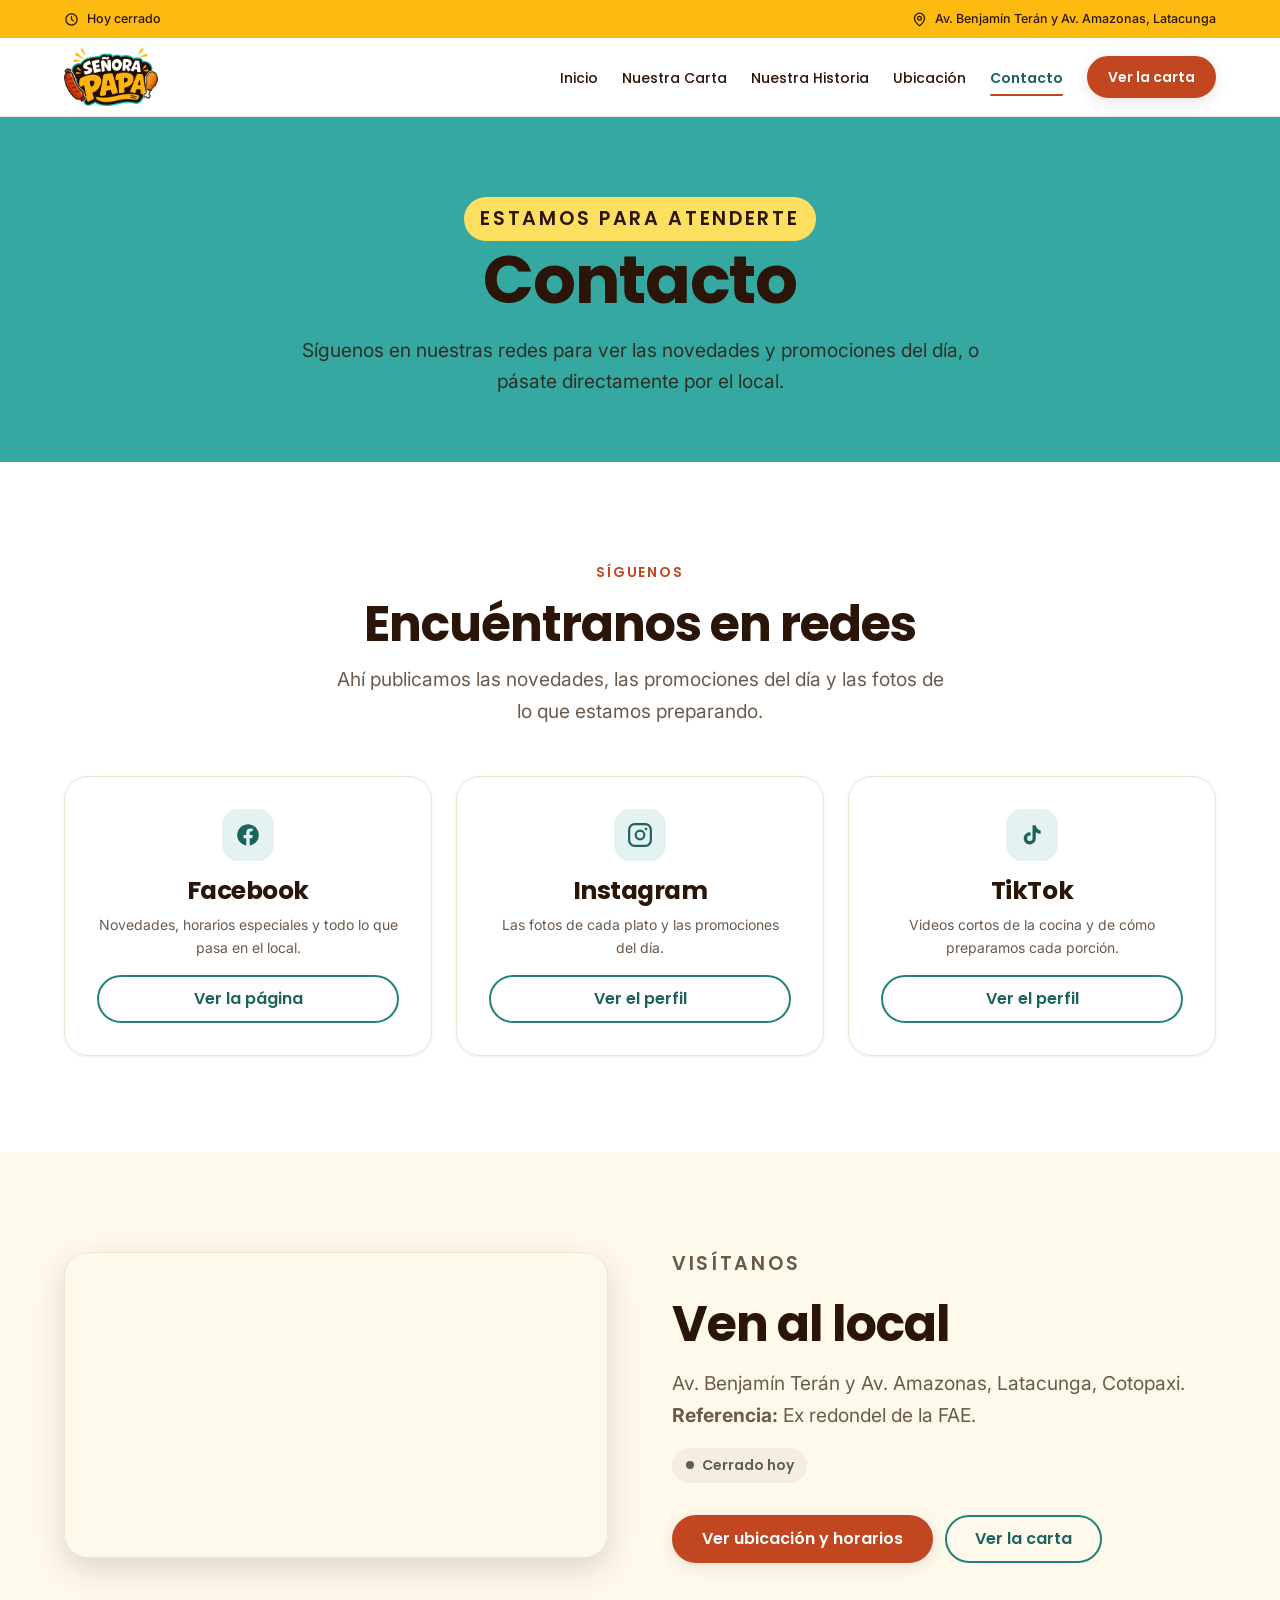
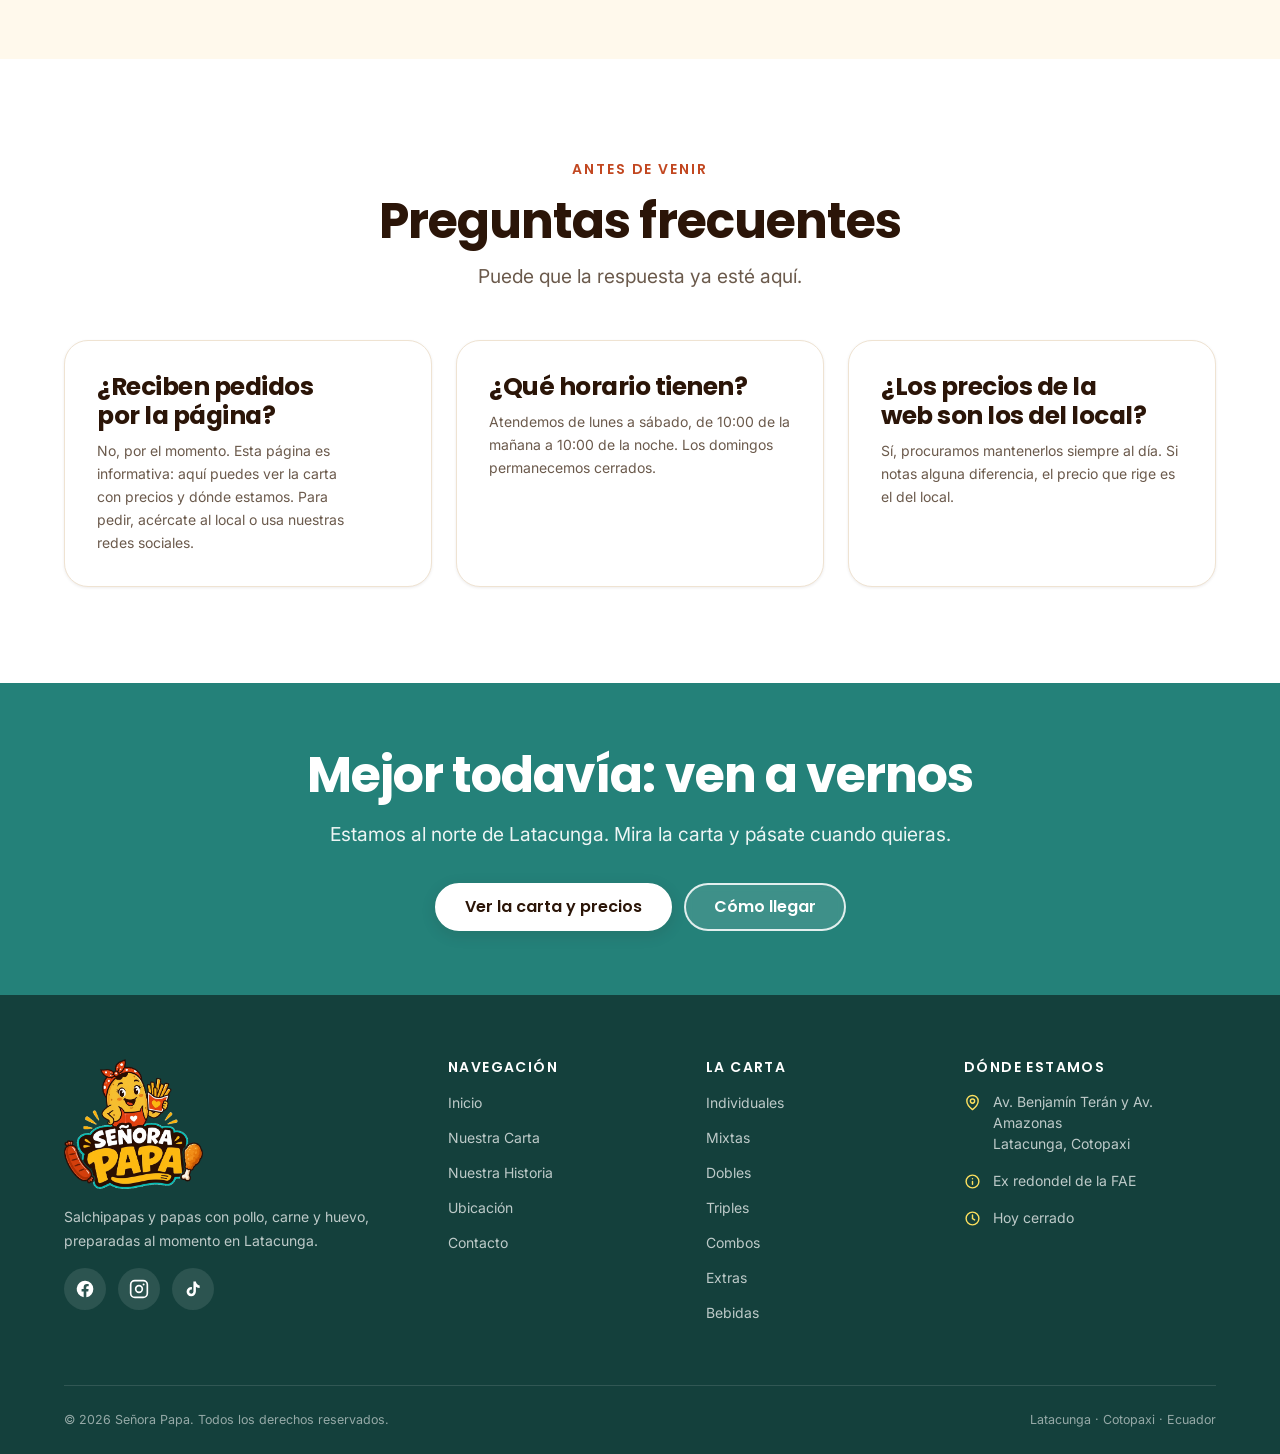
==== commit 05179370: "Frequent question updated to tell customers to contact social networks" ====
--- a/contacto.html
+++ b/contacto.html
@@ -147,7 +147,9 @@
             </span>
             <h3>Facebook</h3>
             <p>Novedades, horarios especiales y todo lo que pasa en el local.</p>
-            <a class="boton boton--secundario boton--bloque" href="https://www.facebook.com/people/Se%C3%B1ora-Papa/61593310995960/" target="_blank" rel="noopener">Ver la
+            <a class="boton boton--secundario boton--bloque"
+              href="https://www.facebook.com/people/Se%C3%B1ora-Papa/61593310995960/" target="_blank" rel="noopener">Ver
+              la
               página</a>
           </article>
 
@@ -228,7 +230,7 @@
           <div class="tarjeta-info">
             <h3>¿Reciben pedidos por la página?</h3>
             <p style="margin-bottom:0;">No, por el momento. Esta página es informativa: aquí puedes ver la carta con
-              precios y dónde estamos. Para pedir, acércate al local.</p>
+              precios y dónde estamos. Para pedir, acércate al local o usa nuestras redes sociales.</p>
           </div>
 
           <div class="tarjeta-info">
@@ -271,7 +273,8 @@
           <p class="pie__descripcion">Salchipapas y papas con pollo, carne y huevo, preparadas al momento en Latacunga.
           </p>
           <div class="redes">
-            <a href="https://www.facebook.com/people/Se%C3%B1ora-Papa/61593310995960/" aria-label="Facebook" target="_blank" rel="noopener">
+            <a href="https://www.facebook.com/people/Se%C3%B1ora-Papa/61593310995960/" aria-label="Facebook"
+              target="_blank" rel="noopener">
               <svg viewBox="0 0 24 24" fill="currentColor" aria-hidden="true">
                 <path
                   d="M22 12a10 10 0 1 0-11.6 9.9v-7H7.9V12h2.5V9.8c0-2.5 1.5-3.9 3.8-3.9 1.1 0 2.2.2 2.2.2v2.5h-1.3c-1.2 0-1.6.8-1.6 1.6V12h2.8l-.4 2.9h-2.3v7A10 10 0 0 0 22 12z" />
